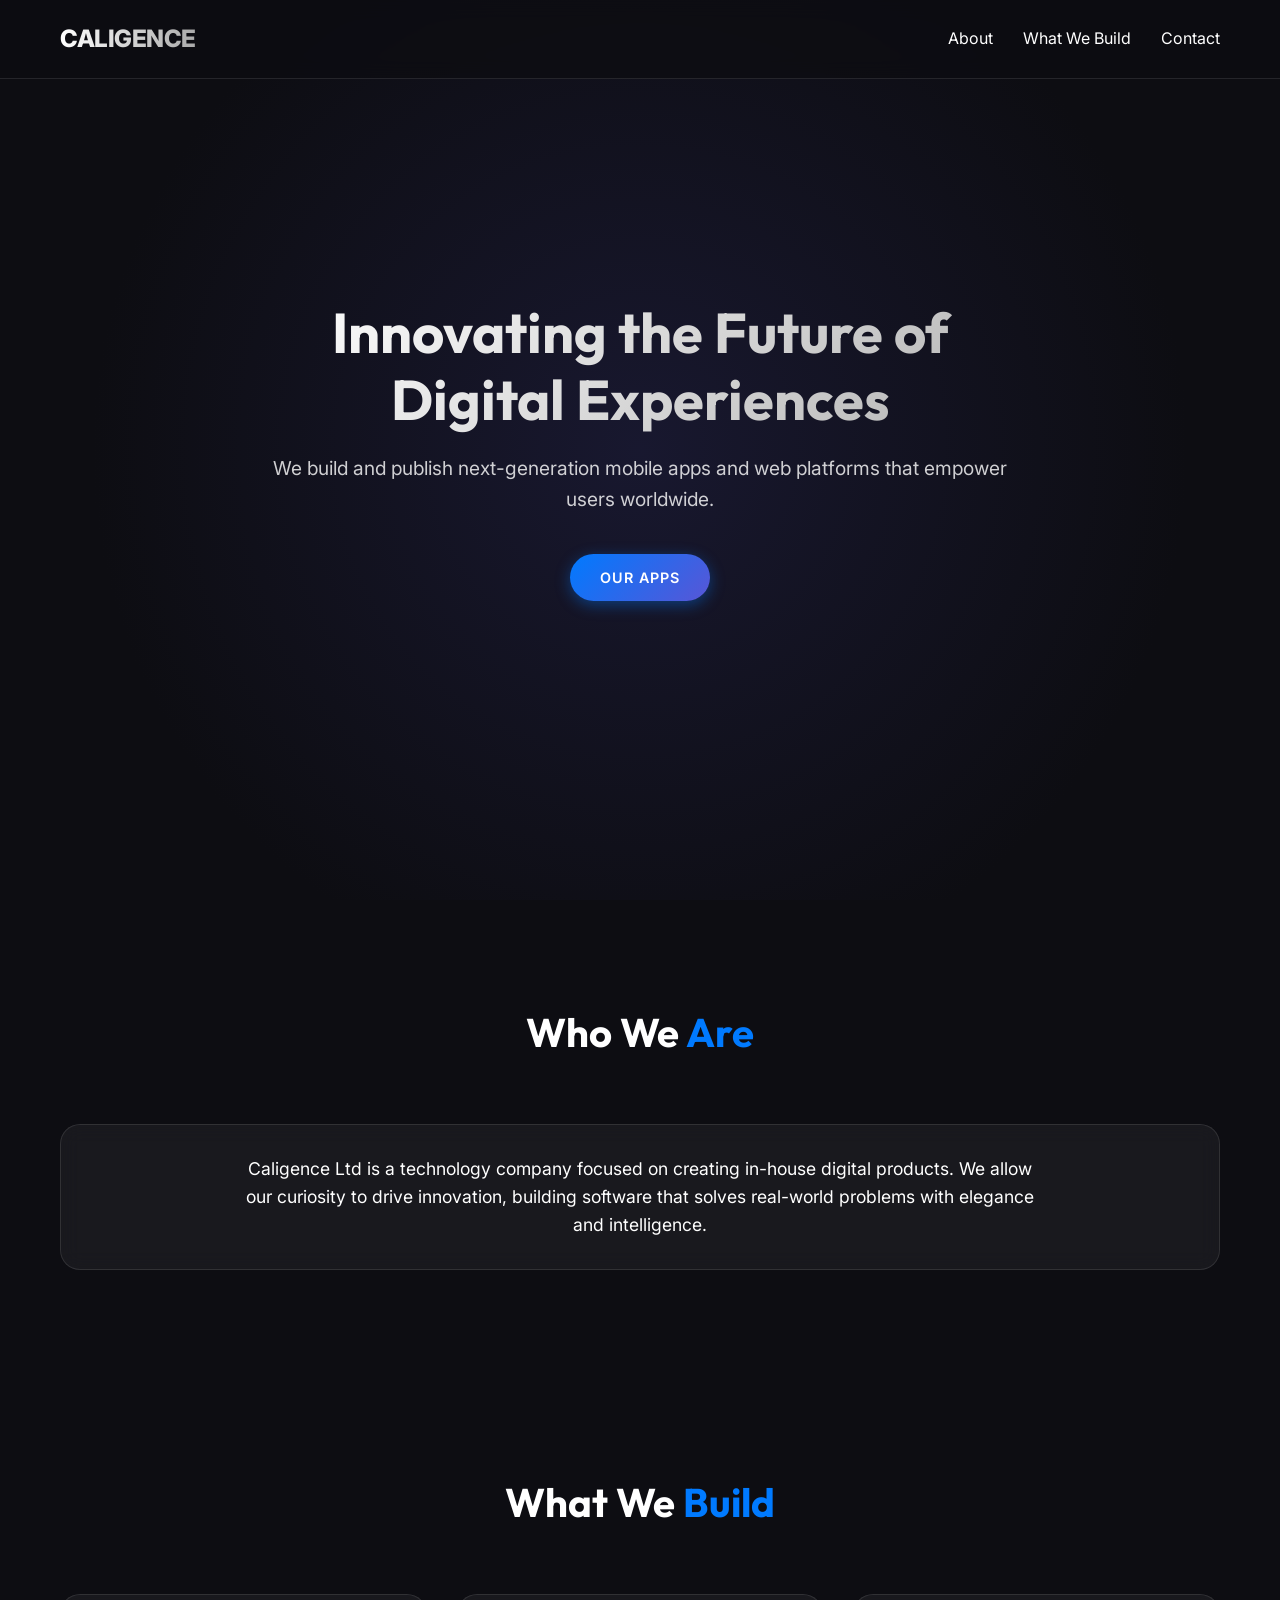
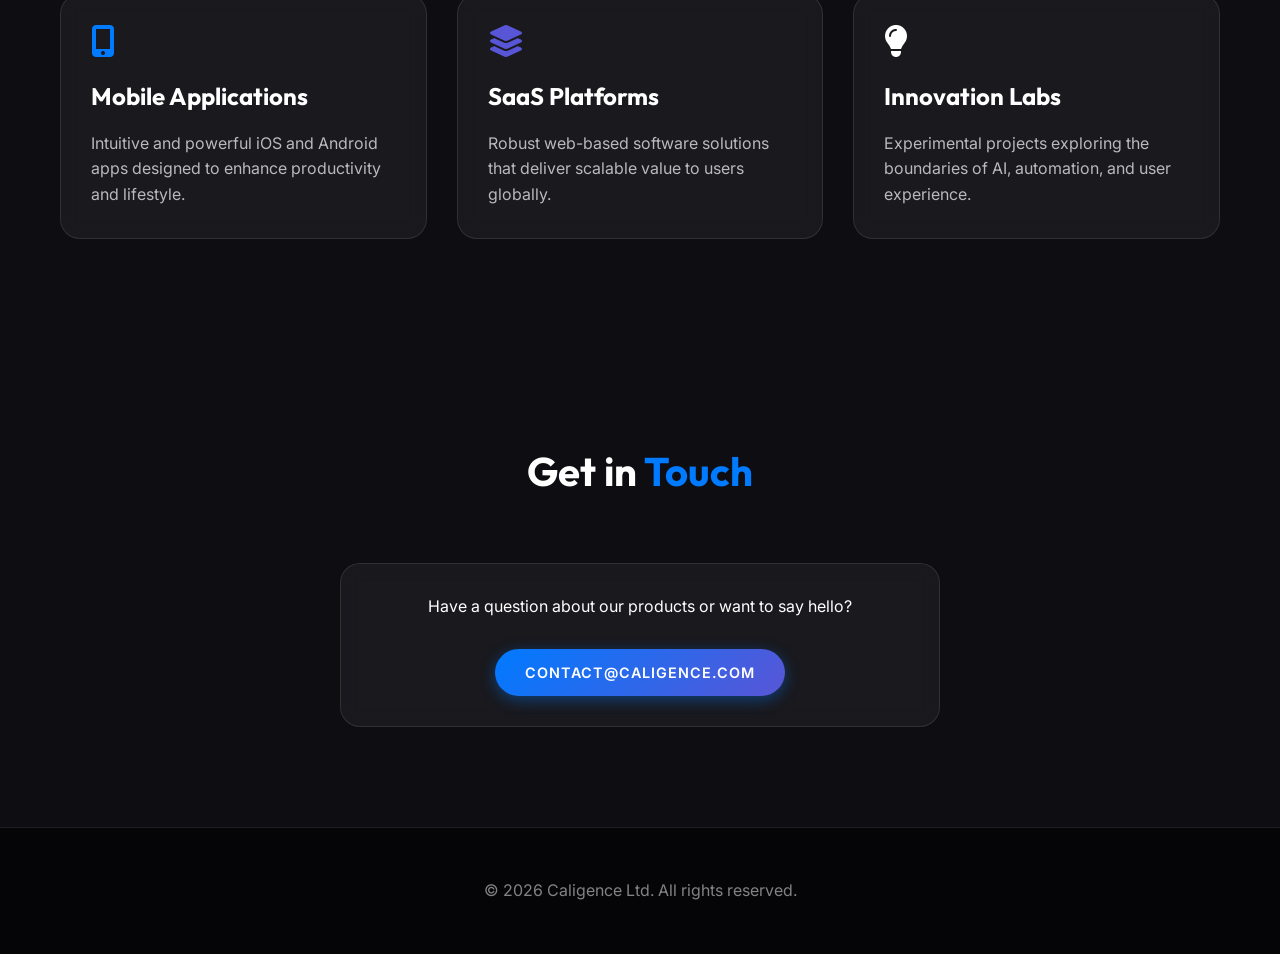
==== index.html @ c097c066 "Initial Commit" ====
<!DOCTYPE html>
<html lang="en">

<head>
    <meta charset="UTF-8">
    <meta name="viewport" content="width=device-width, initial-scale=1.0">
    <title>Caligence Ltd | Building the Future</title>
    <meta name="description"
        content="Caligence Ltd - Pioneering digital intelligence through innovative apps and web solutions.">
    <link rel="stylesheet" href="style.css">
    <link rel="preconnect" href="https://fonts.googleapis.com">
    <link rel="preconnect" href="https://fonts.gstatic.com" crossorigin>
    <link
        href="https://fonts.googleapis.com/css2?family=Inter:wght@300;400;600&family=Outfit:wght@500;700;800&display=swap"
        rel="stylesheet">
    <!-- FontAwesome for Icons -->
    <link rel="stylesheet" href="https://cdnjs.cloudflare.com/ajax/libs/font-awesome/6.4.0/css/all.min.css">
</head>

<body>
    <header>
        <div class="container">
            <nav>
                <a href="#" class="logo">CALIGENCE</a>
                <div class="nav-links">
                    <a href="#about">About</a>
                    <a href="#products">What We Build</a>
                    <a href="#contact">Contact</a>
                </div>
                <div class="mobile-menu-btn">
                    <i class="fas fa-bars"></i>
                </div>
            </nav>
        </div>
    </header>

    <section class="hero">
        <div class="hero-content fade-in">
            <h1>Innovating the Future of <br>Digital Experiences</h1>
            <p>We build and publish next-generation mobile apps and web platforms that empower users worldwide.</p>
            <a href="#products" class="btn btn-primary">Our Apps</a>
        </div>
    </section>

    <section id="about" class="about">
        <div class="container">
            <h2 class="section-title fade-in">Who We <span>Are</span></h2>
            <div class="glass-card fade-in">
                <p style="font-size: 1.1rem; text-align: center; max-width: 800px; margin: 0 auto;">
                    Caligence Ltd is a technology company focused on creating in-house digital products. We allow our
                    curiosity to drive innovation, building software that solves real-world problems with elegance and
                    intelligence.
                </p>
            </div>
        </div>
    </section>

    <section id="products" class="services">
        <div class="container">
            <h2 class="section-title fade-in">What We <span>Build</span></h2>
            <div class="services-grid">
                <div class="glass-card service-item fade-in">
                    <i class="fas fa-mobile-alt"
                        style="font-size: 2rem; color: var(--accent-primary); margin-bottom: 20px;"></i>
                    <h3>Mobile Applications</h3>
                    <p>Intuitive and powerful iOS and Android apps designed to enhance productivity and lifestyle.</p>
                </div>
                <div class="glass-card service-item fade-in">
                    <i class="fas fa-layer-group"
                        style="font-size: 2rem; color: var(--accent-secondary); margin-bottom: 20px;"></i>
                    <h3>SaaS Platforms</h3>
                    <p>Robust web-based software solutions that deliver scalable value to users globally.</p>
                </div>
                <div class="glass-card service-item fade-in">
                    <i class="fas fa-lightbulb" style="font-size: 2rem; color: #fff; margin-bottom: 20px;"></i>
                    <h3>Innovation Labs</h3>
                    <p>Experimental projects exploring the boundaries of AI, automation, and user experience.</p>
                </div>
            </div>
        </div>
    </section>

    <section id="contact" class="contact">
        <div class="container">
            <h2 class="section-title fade-in">Get in <span>Touch</span></h2>
            <div class="glass-card fade-in" style="max-width: 600px; margin: 0 auto; text-align: center;">
                <p style="margin-bottom: 30px;">Have a question about our products or want to say hello?</p>
                <a href="mailto:contact@caligence.com" class="btn btn-primary">contact@caligence.com</a>
            </div>
        </div>
    </section>

    <footer>
        <div class="container footer-content">
            <p>&copy; 2026 Caligence Ltd. All rights reserved.</p>
        </div>
    </footer>

    <script src="script.js"></script>
</body>

</html>
---- style.css ----
/* Caligence Ltd - Modern Dark Theme */
:root {
    --bg-color: #0d0d12;
    --text-color: #ffffff;
    --accent-primary: #007AFF;
    --accent-secondary: #5856D6;
    --glass-bg: rgba(255, 255, 255, 0.05);
    --glass-border: rgba(255, 255, 255, 0.1);
    --font-heading: 'Outfit', sans-serif;
    --font-body: 'Inter', sans-serif;
    --transition-speed: 0.3s;
}

* {
    margin: 0;
    padding: 0;
    box-sizing: border-box;
}

body {
    font-family: var(--font-body);
    background-color: var(--bg-color);
    color: var(--text-color);
    line-height: 1.6;
    overflow-x: hidden;
}

h1,
h2,
h3,
h4,
h5,
h6 {
    font-family: var(--font-heading);
    font-weight: 700;
}

a {
    text-decoration: none;
    color: inherit;
    transition: color var(--transition-speed);
}

ul {
    list-style: none;
}

/* Utilities */
.container {
    max-width: 1200px;
    margin: 0 auto;
    padding: 0 20px;
}

.btn {
    display: inline-block;
    padding: 12px 30px;
    border-radius: 30px;
    font-weight: 600;
    text-transform: uppercase;
    font-size: 0.9rem;
    letter-spacing: 1px;
    cursor: pointer;
    transition: all var(--transition-speed);
}

.btn-primary {
    background: linear-gradient(135deg, var(--accent-primary), var(--accent-secondary));
    color: white;
    border: none;
    box-shadow: 0 4px 15px rgba(0, 122, 255, 0.4);
}

.btn-primary:hover {
    transform: translateY(-2px);
    box-shadow: 0 6px 20px rgba(0, 122, 255, 0.6);
}

/* Header */
header {
    position: fixed;
    top: 0;
    width: 100%;
    z-index: 1000;
    padding: 20px 0;
    background: rgba(13, 13, 18, 0.8);
    backdrop-filter: blur(10px);
    -webkit-backdrop-filter: blur(10px);
    border-bottom: 1px solid var(--glass-border);
}

nav {
    display: flex;
    justify-content: space-between;
    align-items: center;
}

.logo {
    font-size: 1.5rem;
    font-weight: 800;
    letter-spacing: -0.5px;
    background: linear-gradient(to right, #fff, #aaa);
    -webkit-background-clip: text;
    background-clip: text;
    -webkit-text-fill-color: transparent;
}

.nav-links {
    display: flex;
    gap: 30px;
}

.nav-links a:hover {
    color: var(--accent-primary);
}

.mobile-menu-btn {
    display: none;
    font-size: 1.5rem;
    cursor: pointer;
}

/* Hero Section */
.hero {
    height: 100vh;
    display: flex;
    align-items: center;
    justify-content: center;
    text-align: center;
    position: relative;
    overflow: hidden;
    /* Fallback gradient if image fails or while loading */
    background: radial-gradient(circle at center, rgba(88, 86, 214, 0.15) 0%, rgba(13, 13, 18, 1) 70%);
}

.hero-content {
    position: relative;
    z-index: 2;
    max-width: 800px;
    padding: 0 20px;
}

.hero h1 {
    font-size: 3.5rem;
    margin-bottom: 20px;
    line-height: 1.2;
    background: linear-gradient(135deg, #fff 0%, #b3b3b3 100%);
    -webkit-background-clip: text;
    background-clip: text;
    -webkit-text-fill-color: transparent;
}

.hero p {
    font-size: 1.2rem;
    color: rgba(255, 255, 255, 0.8);
    margin-bottom: 40px;
}

/* Glassmorphism Elements */
.glass-card {
    background: var(--glass-bg);
    border: 1px solid var(--glass-border);
    backdrop-filter: blur(10px);
    -webkit-backdrop-filter: blur(10px);
    border-radius: 20px;
    padding: 30px;
    transition: transform var(--transition-speed);
}

.glass-card:hover {
    transform: translateY(-5px);
    background: rgba(255, 255, 255, 0.08);
}

/* Sections General */
section {
    padding: 100px 0;
}

.section-title {
    font-size: 2.5rem;
    text-align: center;
    margin-bottom: 60px;
}

.section-title span {
    color: var(--accent-primary);
}

/* Services */
.services-grid {
    display: grid;
    grid-template-columns: repeat(auto-fit, minmax(300px, 1fr));
    gap: 30px;
}

.service-item h3 {
    margin-bottom: 15px;
    font-size: 1.5rem;
}

.service-item p {
    color: rgba(255, 255, 255, 0.7);
}

/* Footer */
footer {
    background: #050508;
    padding: 50px 0;
    text-align: center;
    border-top: 1px solid var(--glass-border);
}

.footer-content p {
    color: rgba(255, 255, 255, 0.5);
}

/* Animations */
.fade-in {
    opacity: 0;
    transform: translateY(20px);
    transition: opacity 0.6s ease-out, transform 0.6s ease-out;
}

.fade-in.visible {
    opacity: 1;
    transform: translateY(0);
}

/* Responsive */
@media (max-width: 768px) {
    .nav-links {
        display: none;
        /* Add JS toggle logic later */
        position: absolute;
        top: 70px;
        left: 0;
        width: 100%;
        background: rgba(13, 13, 18, 0.95);
        flex-direction: column;
        padding: 20px;
        text-align: center;
    }

    .nav-links.active {
        display: flex;
    }

    .mobile-menu-btn {
        display: block;
    }

    .hero h1 {
        font-size: 2.5rem;
    }
}
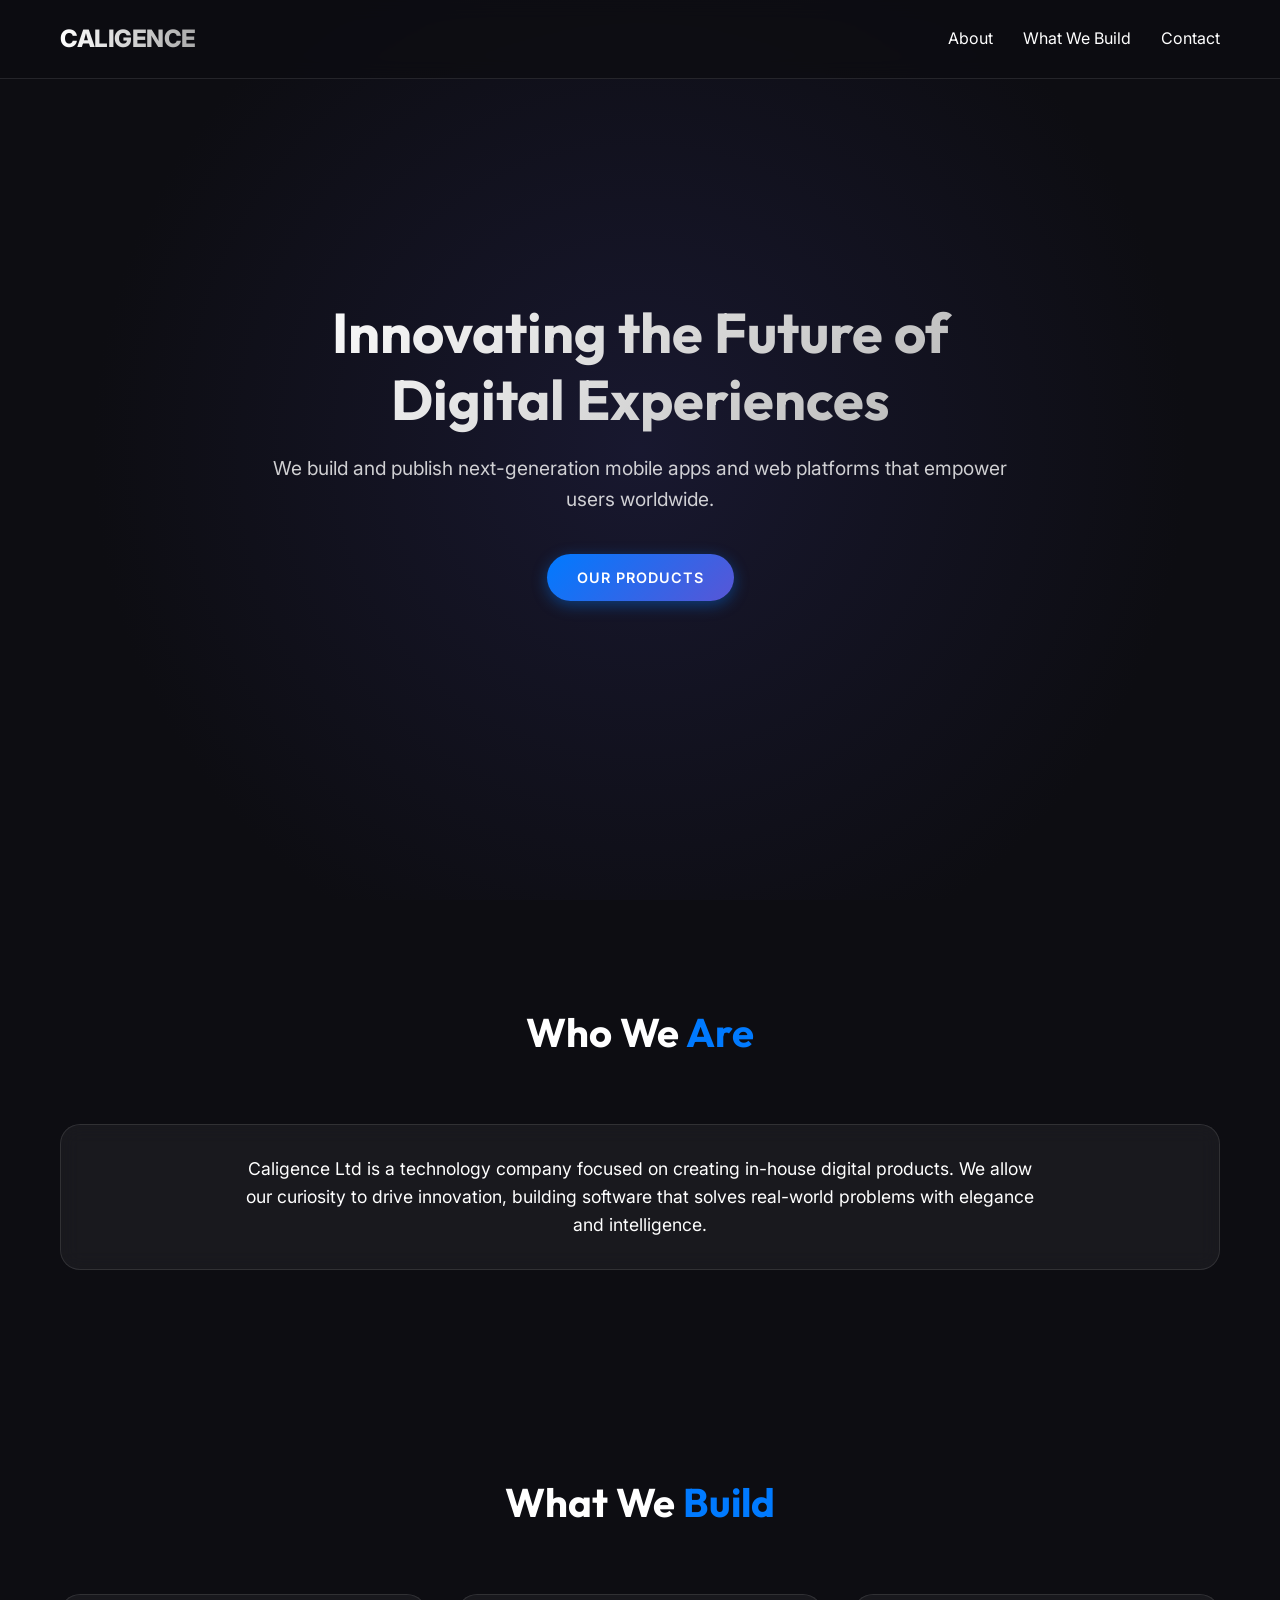
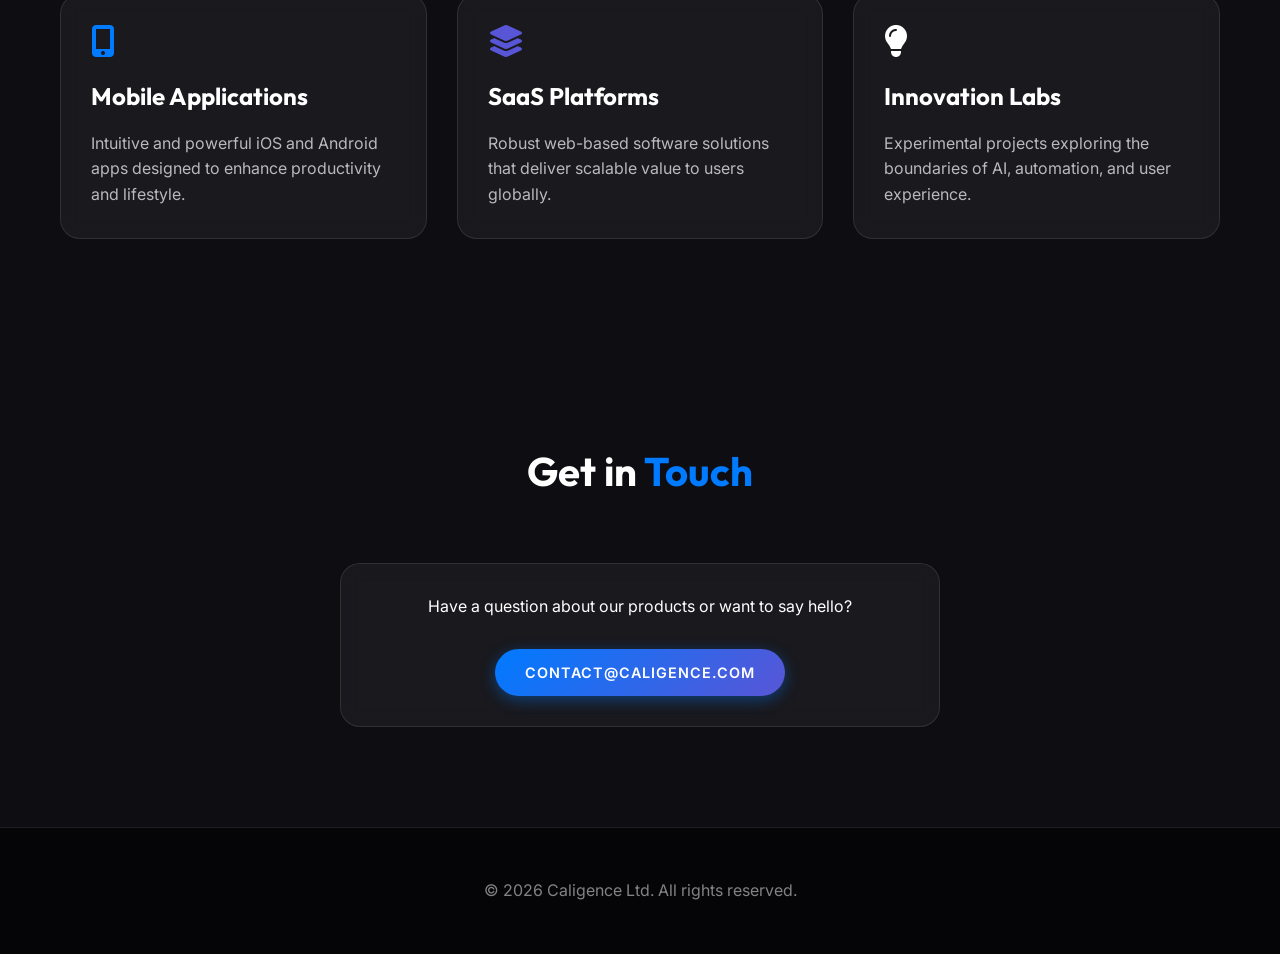
==== commit 0c52496f: "Update index.html" ====
--- a/index.html
+++ b/index.html
@@ -38,7 +38,7 @@
         <div class="hero-content fade-in">
             <h1>Innovating the Future of <br>Digital Experiences</h1>
             <p>We build and publish next-generation mobile apps and web platforms that empower users worldwide.</p>
-            <a href="#products" class="btn btn-primary">Our Apps</a>
+            <a href="#products" class="btn btn-primary">Our Products</a>
         </div>
     </section>
 
@@ -99,4 +99,4 @@
     <script src="script.js"></script>
 </body>
 
-</html>+</html>
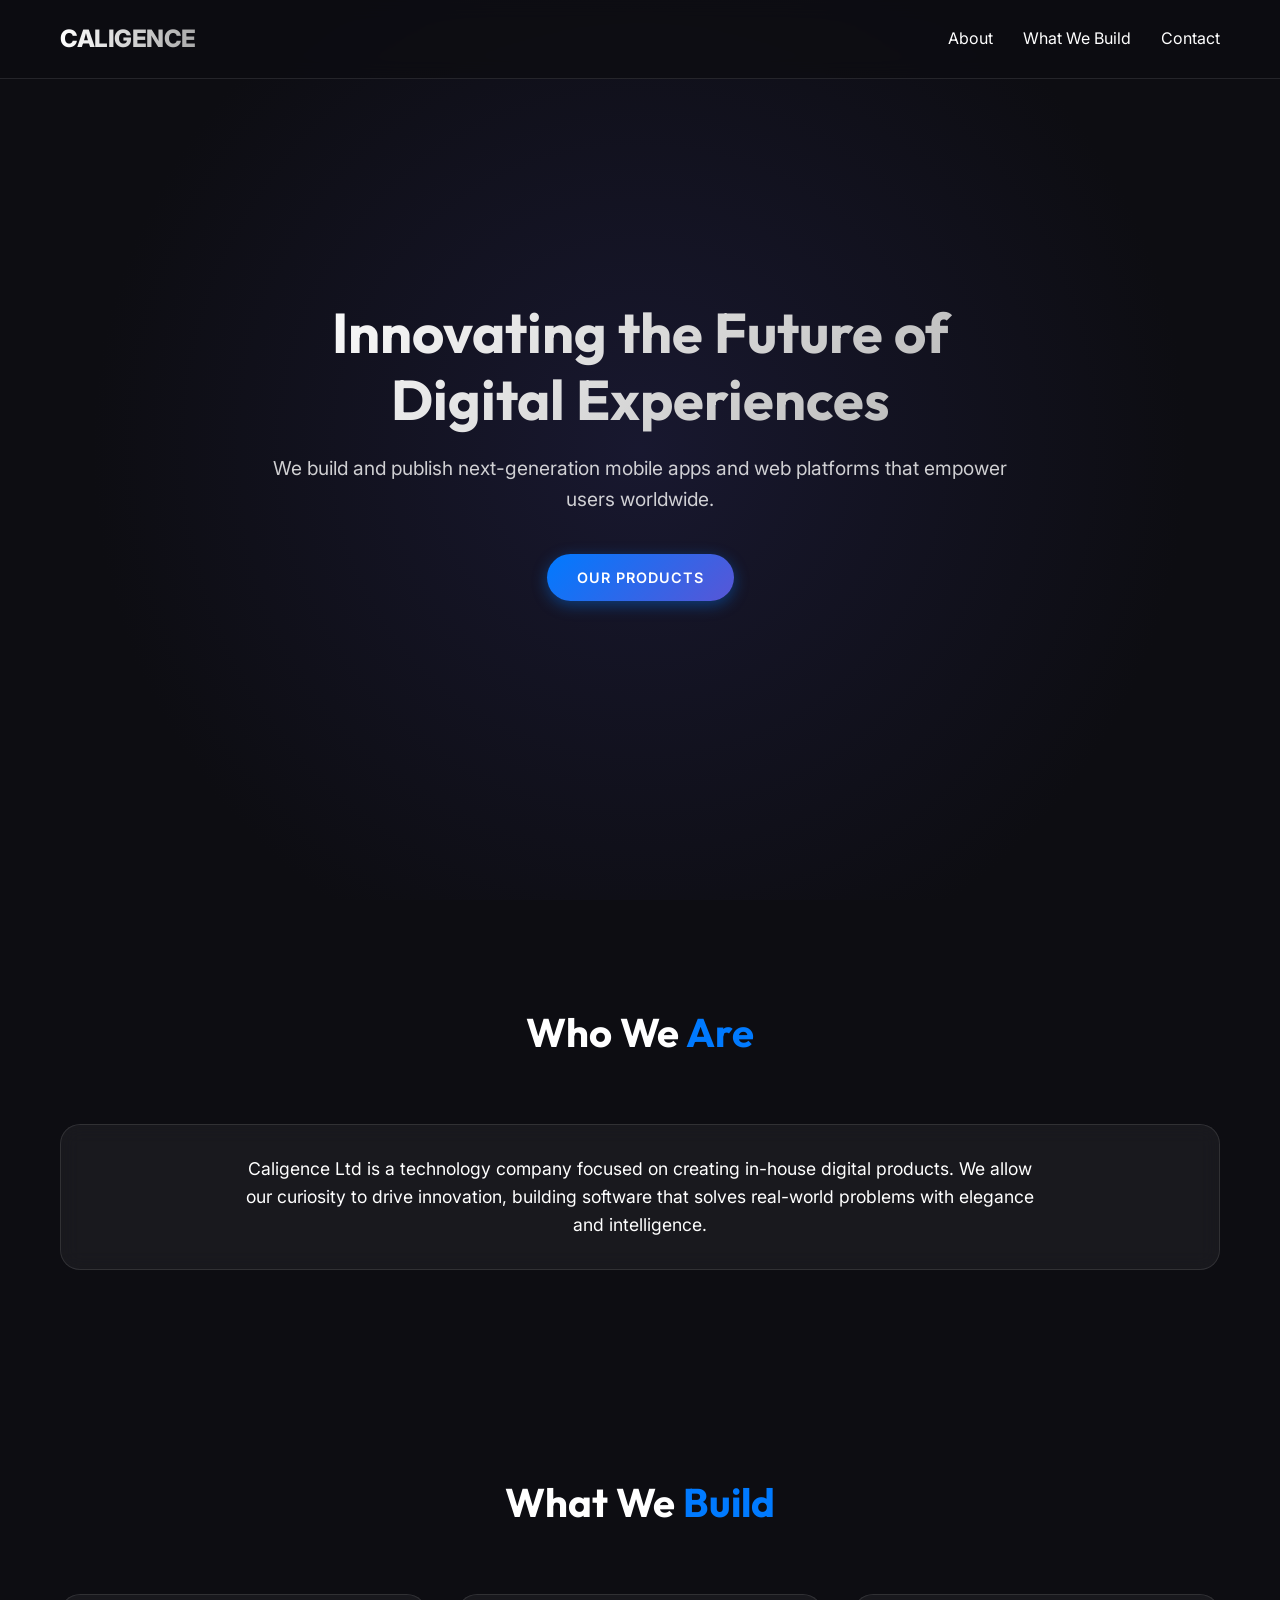
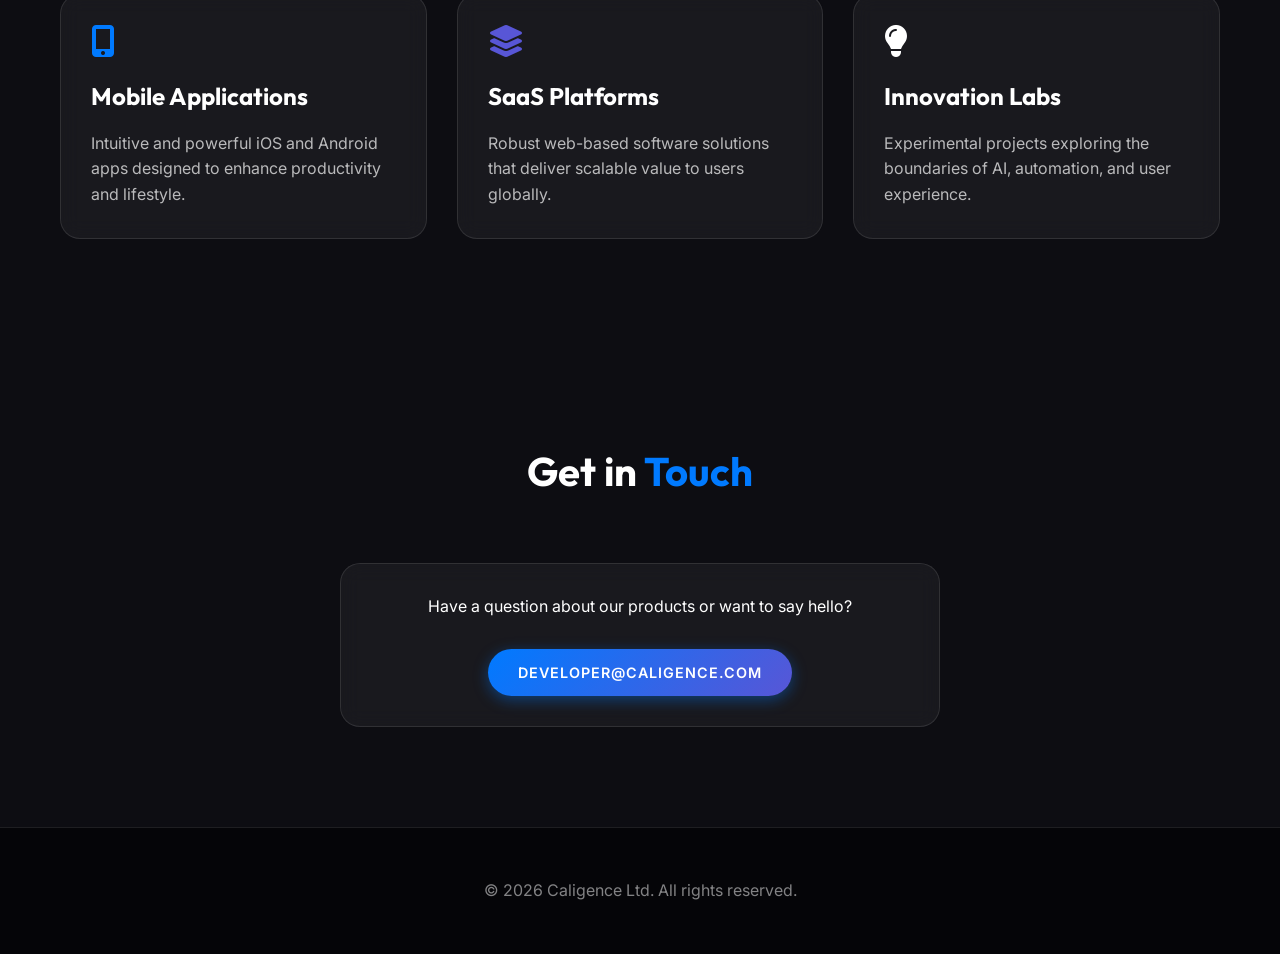
==== commit 8a451060: "Update index.html" ====
--- a/index.html
+++ b/index.html
@@ -85,7 +85,7 @@
             <h2 class="section-title fade-in">Get in <span>Touch</span></h2>
             <div class="glass-card fade-in" style="max-width: 600px; margin: 0 auto; text-align: center;">
                 <p style="margin-bottom: 30px;">Have a question about our products or want to say hello?</p>
-                <a href="mailto:contact@caligence.com" class="btn btn-primary">contact@caligence.com</a>
+                <a href="mailto:contact@caligence.com" class="btn btn-primary">developer@caligence.com</a>
             </div>
         </div>
     </section>
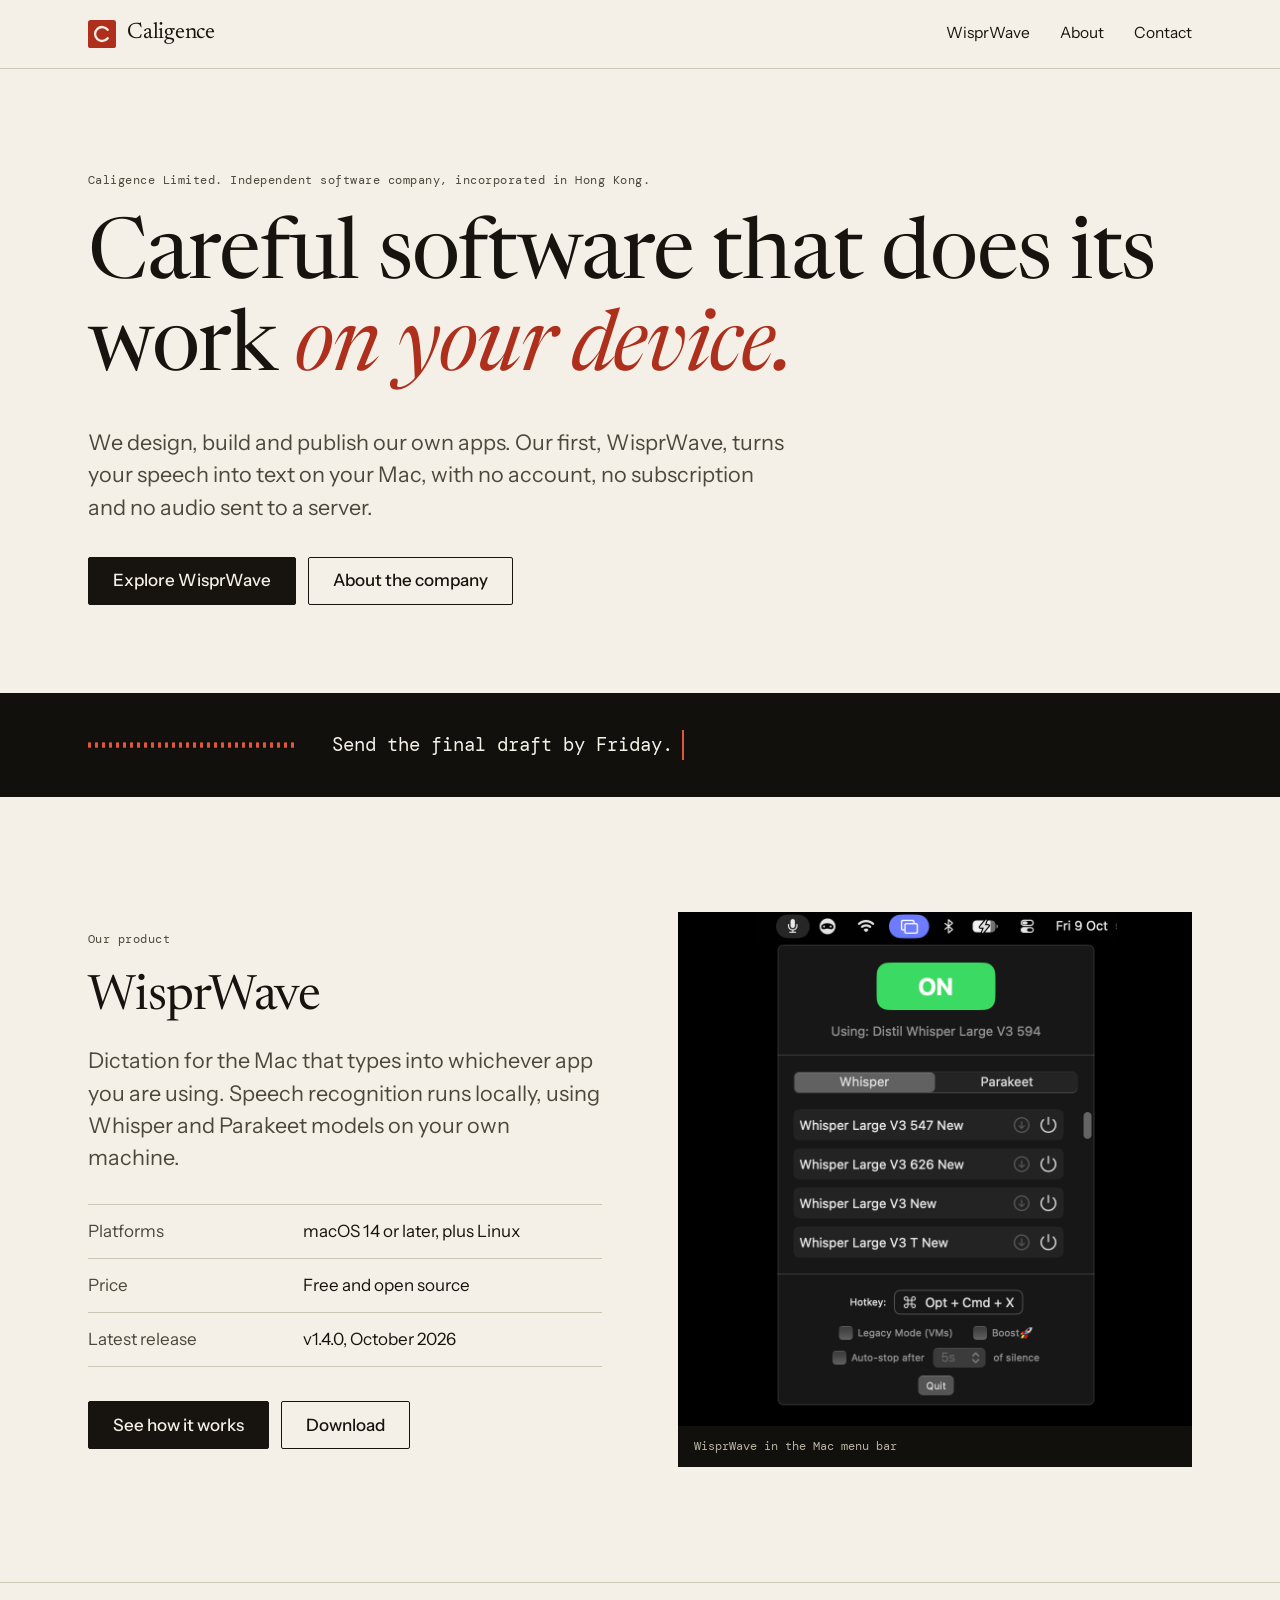
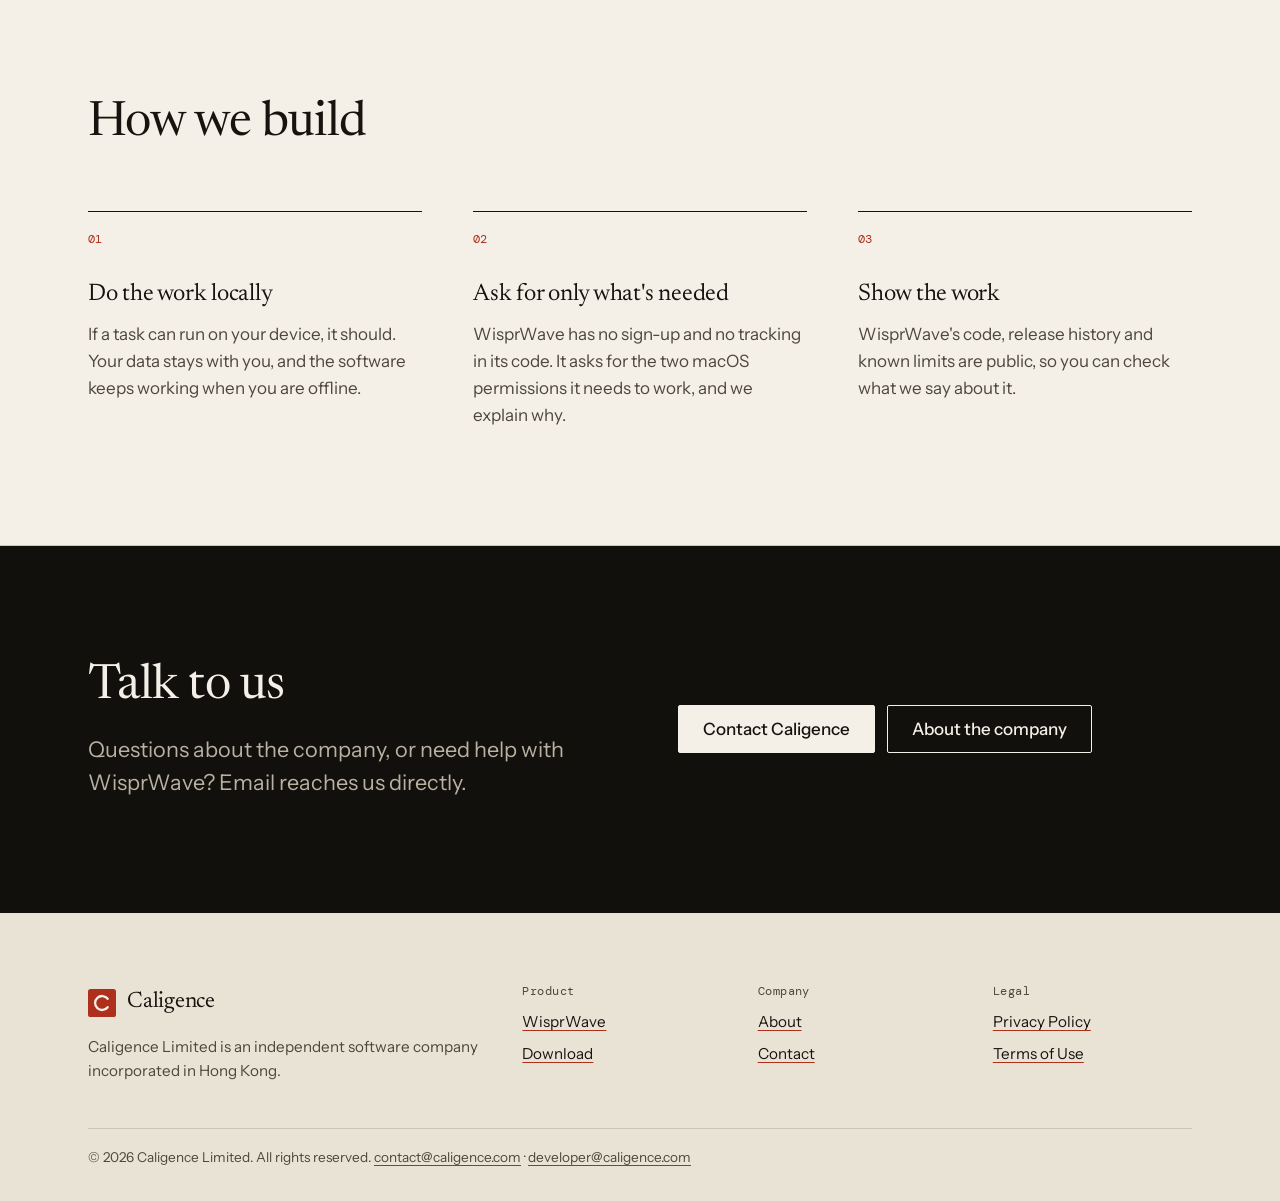
==== commit d921bfad: "Rebuild site as multi-page company website with WisprWave Replace the single placeholder page with H" ====
--- a/index.html
+++ b/index.html
@@ -3,96 +3,150 @@
 
 <head>
     <meta charset="UTF-8">
-    <meta name="viewport" content="width=device-width, initial-scale=1.0">
-    <title>Caligence Ltd | Building the Future</title>
-    <meta name="description"
-        content="Caligence Ltd - Pioneering digital intelligence through innovative apps and web solutions.">
-    <link rel="stylesheet" href="style.css">
+    <meta name="viewport" content="width=device-width, initial-scale=1">
+    <title>Caligence Limited | Careful software that works on your device</title>
+    <meta name="description" content="Caligence Limited is an independent software company incorporated in Hong Kong and the maker of WisprWave, private on-device dictation for Mac.">
+    <link rel="canonical" href="https://caligence.com/">
+    <meta property="og:title" content="Caligence Limited | Careful software that works on your device">
+    <meta property="og:description" content="Caligence Limited is an independent software company incorporated in Hong Kong and the maker of WisprWave, private on-device dictation for Mac.">
+    <meta property="og:type" content="website">
+    <meta property="og:url" content="https://caligence.com/">
+    <link rel="icon" href="favicon.svg" type="image/svg+xml">
     <link rel="preconnect" href="https://fonts.googleapis.com">
     <link rel="preconnect" href="https://fonts.gstatic.com" crossorigin>
-    <link
-        href="https://fonts.googleapis.com/css2?family=Inter:wght@300;400;600&family=Outfit:wght@500;700;800&display=swap"
-        rel="stylesheet">
-    <!-- FontAwesome for Icons -->
-    <link rel="stylesheet" href="https://cdnjs.cloudflare.com/ajax/libs/font-awesome/6.4.0/css/all.min.css">
+    <link href="https://fonts.googleapis.com/css2?family=DM+Mono&family=Instrument+Sans:wght@400;500;600&family=Newsreader:ital,opsz,wght@0,6..72,400;1,6..72,400&display=swap" rel="stylesheet">
+    <link rel="stylesheet" href="style.css">
+    <script type="application/ld+json">{"@context":"https://schema.org","@type":"Organization","name":"Caligence Limited","url":"https://caligence.com/","email":"contact@caligence.com","address":{"@type":"PostalAddress","addressCountry":"HK"}}</script>
 </head>
 
 <body>
-    <header>
-        <div class="container">
-            <nav>
-                <a href="#" class="logo">CALIGENCE</a>
-                <div class="nav-links">
-                    <a href="#about">About</a>
-                    <a href="#products">What We Build</a>
-                    <a href="#contact">Contact</a>
-                </div>
-                <div class="mobile-menu-btn">
-                    <i class="fas fa-bars"></i>
-                </div>
+    <a class="skip" href="#main">Skip to content</a>
+    <header class="site-header">
+        <div class="wrap">
+            <a class="brand" href="./" aria-label="Caligence home"><svg class="seal" viewBox="0 0 32 32" aria-hidden="true"><rect width="32" height="32" rx="3" fill="#ad2f1c"/><path d="M22.5 11.2A8 8 0 1 0 22.5 20.8" fill="none" stroke="#f4f0e7" stroke-width="2.6" stroke-linecap="round"/></svg><span>Caligence</span></a>
+            <button class="nav-toggle" type="button" aria-label="Menu" aria-expanded="false" aria-controls="site-nav">
+                <svg width="24" height="24" viewBox="0 0 24 24" fill="none" stroke="currentColor" stroke-width="1.6" aria-hidden="true"><path d="M3 8h18M3 16h18"/></svg>
+            </button>
+            <nav class="site-nav" id="site-nav" aria-label="Main">
+                <a href="wisprwave/">WisprWave</a>
+                <a href="about/">About</a>
+                <a href="contact/">Contact</a>
             </nav>
         </div>
     </header>
 
-    <section class="hero">
-        <div class="hero-content fade-in">
-            <h1>Innovating the Future of <br>Digital Experiences</h1>
-            <p>We build and publish next-generation mobile apps and web platforms that empower users worldwide.</p>
-            <a href="#products" class="btn btn-primary">Our Products</a>
-        </div>
-    </section>
+    <main id="main">
+        <section class="hero">
+            <div class="wrap">
+                <p class="eyebrow">Caligence Limited. Independent software company, incorporated in Hong Kong.</p>
+                <h1>Careful software that does its work <em>on your device.</em></h1>
+                <p class="lead">We design, build and publish our own apps. Our first, WisprWave, turns your speech into text on your Mac, with no account, no subscription and no audio sent to a server.</p>
+                <div class="actions">
+                    <a class="btn btn-solid" href="wisprwave/">Explore WisprWave</a>
+                    <a class="btn btn-line" href="about/">About the company</a>
+                </div>
+            </div>
+        </section>
 
-    <section id="about" class="about">
-        <div class="container">
-            <h2 class="section-title fade-in">Who We <span>Are</span></h2>
-            <div class="glass-card fade-in">
-                <p style="font-size: 1.1rem; text-align: center; max-width: 800px; margin: 0 auto;">
-                    Caligence Ltd is a technology company focused on creating in-house digital products. We allow our
-                    curiosity to drive innovation, building software that solves real-world problems with elegance and
-                    intelligence.
-                </p>
+        <div class="ribbon" aria-hidden="true">
+            <div class="wrap">
+                <div class="bars"><i style="--n:0"></i><i style="--n:7"></i><i style="--n:14"></i><i style="--n:21"></i><i style="--n:5"></i><i style="--n:12"></i><i style="--n:19"></i><i style="--n:3"></i><i style="--n:10"></i><i style="--n:17"></i><i style="--n:1"></i><i style="--n:8"></i><i style="--n:15"></i><i style="--n:22"></i><i style="--n:6"></i><i style="--n:13"></i><i style="--n:20"></i><i style="--n:4"></i><i style="--n:11"></i><i style="--n:18"></i><i style="--n:2"></i><i style="--n:9"></i><i style="--n:16"></i><i style="--n:0"></i><i style="--n:7"></i><i style="--n:14"></i><i style="--n:21"></i><i style="--n:5"></i><i style="--n:12"></i><i style="--n:19"></i></div>
+                <span class="typed">Send the final draft by Friday.</span>
             </div>
         </div>
-    </section>
 
-    <section id="products" class="services">
-        <div class="container">
-            <h2 class="section-title fade-in">What We <span>Build</span></h2>
-            <div class="services-grid">
-                <div class="glass-card service-item fade-in">
-                    <i class="fas fa-mobile-alt"
-                        style="font-size: 2rem; color: var(--accent-primary); margin-bottom: 20px;"></i>
-                    <h3>Mobile Applications</h3>
-                    <p>Intuitive and powerful iOS and Android apps designed to enhance productivity and lifestyle.</p>
+        <section class="section">
+            <div class="wrap feature">
+                <div>
+                    <p class="eyebrow">Our product</p>
+                    <h2>WisprWave</h2>
+                    <p class="lead" style="margin-top:20px">Dictation for the Mac that types into whichever app you are using. Speech recognition runs locally, using Whisper and Parakeet models on your own machine.</p>
+                    <dl class="facts">
+                        <div><dt>Platforms</dt><dd>macOS 14 or later, plus Linux</dd></div>
+                        <div><dt>Price</dt><dd>Free and open source</dd></div>
+                        <div><dt>Latest release</dt><dd>v1.4.0, October 2026</dd></div>
+                    </dl>
+                    <div class="actions">
+                        <a class="btn btn-solid" href="wisprwave/">See how it works</a>
+                        <a class="btn btn-line" href="https://github.com/panks/wispr-wave/releases/latest">Download</a>
+                    </div>
                 </div>
-                <div class="glass-card service-item fade-in">
-                    <i class="fas fa-layer-group"
-                        style="font-size: 2rem; color: var(--accent-secondary); margin-bottom: 20px;"></i>
-                    <h3>SaaS Platforms</h3>
-                    <p>Robust web-based software solutions that deliver scalable value to users globally.</p>
+                <figure class="shot">
+                    <img src="wisprwave/assets/menu-ss.png" width="1038" height="1038" loading="lazy" alt="The WisprWave menu bar panel, with an on and off switch, Whisper and Parakeet engine tabs, a model list, hotkey setting and mode options.">
+                    <figcaption>WisprWave in the Mac menu bar</figcaption>
+                </figure>
+            </div>
+        </section>
+
+        <section class="section">
+            <div class="wrap">
+                <div class="section-head">
+                    <h2>How we build</h2>
                 </div>
-                <div class="glass-card service-item fade-in">
-                    <i class="fas fa-lightbulb" style="font-size: 2rem; color: #fff; margin-bottom: 20px;"></i>
-                    <h3>Innovation Labs</h3>
-                    <p>Experimental projects exploring the boundaries of AI, automation, and user experience.</p>
+                <div class="columns">
+                    <div>
+                        <span class="num">01</span>
+                        <h3>Do the work locally</h3>
+                        <p>If a task can run on your device, it should. Your data stays with you, and the software keeps working when you are offline.</p>
+                    </div>
+                    <div>
+                        <span class="num">02</span>
+                        <h3>Ask for only what's needed</h3>
+                        <p>WisprWave has no sign-up and no tracking in its code. It asks for the two macOS permissions it needs to work, and we explain why.</p>
+                    </div>
+                    <div>
+                        <span class="num">03</span>
+                        <h3>Show the work</h3>
+                        <p>WisprWave's code, release history and known limits are public, so you can check what we say about it.</p>
+                    </div>
                 </div>
             </div>
-        </div>
-    </section>
+        </section>
 
-    <section id="contact" class="contact">
-        <div class="container">
-            <h2 class="section-title fade-in">Get in <span>Touch</span></h2>
-            <div class="glass-card fade-in" style="max-width: 600px; margin: 0 auto; text-align: center;">
-                <p style="margin-bottom: 30px;">Have a question about our products or want to say hello?</p>
-                <a href="mailto:contact@caligence.com" class="btn btn-primary">developer@caligence.com</a>
+        <section class="section band">
+            <div class="wrap feature">
+                <div>
+                    <h2>Talk to us</h2>
+                    <p class="lead" style="margin-top:20px">Questions about the company, or need help with WisprWave? Email reaches us directly.</p>
+                </div>
+                <div class="actions" style="margin-top:0">
+                    <a class="btn btn-solid" href="contact/">Contact Caligence</a>
+                    <a class="btn btn-line" href="about/">About the company</a>
+                </div>
             </div>
-        </div>
-    </section>
+        </section>
+    </main>
 
-    <footer>
-        <div class="container footer-content">
-            <p>&copy; 2026 Caligence Ltd. All rights reserved.</p>
+    <footer class="site-footer">
+        <div class="wrap">
+            <div class="footer-grid">
+                <div class="footer-about">
+                    <a class="brand" href="./"><svg class="seal" viewBox="0 0 32 32" aria-hidden="true"><rect width="32" height="32" rx="3" fill="#ad2f1c"/><path d="M22.5 11.2A8 8 0 1 0 22.5 20.8" fill="none" stroke="#f4f0e7" stroke-width="2.6" stroke-linecap="round"/></svg><span>Caligence</span></a>
+                    <p>Caligence Limited is an independent software company incorporated in Hong Kong.</p>
+                </div>
+                <div>
+                    <h2>Product</h2>
+                    <ul>
+                        <li><a href="wisprwave/">WisprWave</a></li>
+                        <li><a href="https://github.com/panks/wispr-wave/releases/latest">Download</a></li>
+                    </ul>
+                </div>
+                <div>
+                    <h2>Company</h2>
+                    <ul>
+                        <li><a href="about/">About</a></li>
+                        <li><a href="contact/">Contact</a></li>
+                    </ul>
+                </div>
+                <div>
+                    <h2>Legal</h2>
+                    <ul>
+                        <li><a href="privacy/">Privacy Policy</a></li>
+                        <li><a href="terms/">Terms of Use</a></li>
+                    </ul>
+                </div>
+            </div>
+            <p class="footer-legal">&copy; 2026 Caligence Limited. All rights reserved. <a href="mailto:contact@caligence.com">contact@caligence.com</a> &middot; <a href="mailto:developer@caligence.com">developer@caligence.com</a></p>
         </div>
     </footer>
 
--- a/style.css
+++ b/style.css
@@ -1,256 +1,867 @@
-/* Caligence Ltd - Modern Dark Theme */
+/* Caligence Limited: shared styles for every page, including WisprWave. */
 :root {
-    --bg-color: #0d0d12;
-    --text-color: #ffffff;
-    --accent-primary: #007AFF;
-    --accent-secondary: #5856D6;
-    --glass-bg: rgba(255, 255, 255, 0.05);
-    --glass-border: rgba(255, 255, 255, 0.1);
-    --font-heading: 'Outfit', sans-serif;
-    --font-body: 'Inter', sans-serif;
-    --transition-speed: 0.3s;
-}
-
-* {
+    color-scheme: light;
+    --paper: #f4f0e7;
+    --paper-deep: #e9e3d6;
+    --ink: #17140f;
+    --ink-soft: #4d473c;
+    --rule: #cdc5b3;
+    --seal: #ad2f1c;
+    --night: #12100c;
+    --night-soft: #b9b2a3;
+    --font-display: 'Newsreader', Georgia, serif;
+    --font-body: 'Instrument Sans', 'Helvetica Neue', Arial, sans-serif;
+    --font-mono: 'DM Mono', ui-monospace, Menlo, monospace;
+    --gutter: clamp(20px, 4vw, 48px);
+}
+
+*,
+*::before,
+*::after {
+    box-sizing: border-box;
+}
+
+html {
+    scroll-behavior: smooth;
+    scroll-padding-top: 90px;
+    -webkit-text-size-adjust: 100%;
+}
+
+body {
+    margin: 0;
+    background: var(--paper);
+    color: var(--ink);
+    font-family: var(--font-body);
+    font-size: 1.0625rem;
+    line-height: 1.6;
+    overflow-wrap: break-word;
+}
+
+img {
+    display: block;
+    max-width: 100%;
+    height: auto;
+}
+
+a {
+    color: inherit;
+    text-decoration-color: var(--seal);
+    text-decoration-thickness: 1px;
+    text-underline-offset: 3px;
+}
+
+a:hover {
+    color: var(--seal);
+}
+
+:focus-visible {
+    outline: 2px solid var(--seal);
+    outline-offset: 3px;
+}
+
+h1,
+h2,
+h3 {
+    margin: 0;
+    font-family: var(--font-display);
+    font-weight: 400;
+    letter-spacing: -0.015em;
+    line-height: 1.08;
+}
+
+h1 {
+    font-size: clamp(2.7rem, 6.6vw, 5.4rem);
+}
+
+h1 em,
+h2 em {
+    color: var(--seal);
+}
+
+h2 {
+    font-size: clamp(2rem, 3.8vw, 3.1rem);
+}
+
+h3 {
+    font-size: 1.5rem;
+    line-height: 1.2;
+    letter-spacing: -0.01em;
+}
+
+p {
+    margin: 0 0 1em;
+}
+
+p:last-child {
+    margin-bottom: 0;
+}
+
+code,
+kbd {
+    font-family: var(--font-mono);
+    font-size: 0.88em;
+}
+
+kbd {
+    padding: 0.1em 0.45em;
+    border: 1px solid var(--rule);
+    border-radius: 4px;
+    background: var(--paper-deep);
+}
+
+.wrap {
+    width: 100%;
+    max-width: 1200px;
+    margin: 0 auto;
+    padding: 0 var(--gutter);
+}
+
+.skip {
+    position: absolute;
+    left: -999px;
+    top: 8px;
+    z-index: 100;
+    padding: 8px 14px;
+    background: var(--ink);
+    color: var(--paper);
+}
+
+.skip:focus {
+    left: 8px;
+}
+
+.eyebrow {
+    margin: 0 0 22px;
+    font-family: var(--font-mono);
+    font-size: 0.78rem;
+    letter-spacing: 0.04em;
+    color: var(--ink-soft);
+}
+
+.lead {
+    max-width: 44rem;
+    font-size: clamp(1.15rem, 1.8vw, 1.35rem);
+    line-height: 1.5;
+    color: var(--ink-soft);
+}
+
+.muted {
+    color: var(--ink-soft);
+}
+
+.small {
+    font-size: 0.92rem;
+}
+
+/* Header */
+.site-header {
+    position: sticky;
+    top: 0;
+    z-index: 50;
+    background: var(--paper);
+    border-bottom: 1px solid var(--rule);
+}
+
+.site-header .wrap {
+    display: flex;
+    align-items: center;
+    justify-content: space-between;
+    min-height: 68px;
+}
+
+.brand {
+    display: inline-flex;
+    align-items: center;
+    gap: 11px;
+    font-family: var(--font-display);
+    font-size: 1.4rem;
+    letter-spacing: -0.01em;
+    text-decoration: none;
+}
+
+.brand:hover {
+    color: inherit;
+}
+
+.seal {
+    display: block;
+    width: 28px;
+    height: 28px;
+    flex: none;
+}
+
+.site-nav {
+    display: flex;
+    gap: 30px;
+}
+
+.site-nav a {
+    font-size: 0.97rem;
+    text-decoration: none;
+    padding: 6px 0;
+    border-bottom: 1px solid transparent;
+}
+
+.site-nav a[aria-current="page"] {
+    border-bottom-color: var(--seal);
+}
+
+.nav-toggle {
+    display: none;
+    width: 44px;
+    height: 44px;
+    margin-right: -10px;
+    padding: 0;
+    border: 0;
+    background: none;
+    color: inherit;
+    cursor: pointer;
+}
+
+.nav-toggle svg {
+    display: block;
+    margin: auto;
+}
+
+/* Buttons */
+.actions {
+    display: flex;
+    flex-wrap: wrap;
+    gap: 12px;
+    margin-top: 34px;
+}
+
+.btn {
+    display: inline-flex;
+    align-items: center;
+    justify-content: center;
+    min-height: 48px;
+    padding: 0 24px;
+    border: 1px solid var(--ink);
+    border-radius: 2px;
+    font-weight: 500;
+    text-decoration: none;
+    transition: background-color 0.18s ease, color 0.18s ease, border-color 0.18s ease;
+}
+
+.btn-solid {
+    background: var(--ink);
+    color: var(--paper);
+}
+
+.btn-solid:hover {
+    background: var(--seal);
+    border-color: var(--seal);
+    color: #fff;
+}
+
+.btn-line:hover {
+    background: var(--ink);
+    color: var(--paper);
+}
+
+/* Sections */
+.section {
+    padding: clamp(64px, 9vw, 120px) 0;
+}
+
+.section + .section {
+    border-top: 1px solid var(--rule);
+}
+
+.page-head {
+    padding: clamp(56px, 8vw, 104px) 0 clamp(48px, 6vw, 72px);
+    border-bottom: 1px solid var(--rule);
+}
+
+.page-head .lead {
+    margin-top: 26px;
+    margin-bottom: 0;
+}
+
+.section-head {
+    max-width: 46rem;
+    margin-bottom: clamp(36px, 5vw, 60px);
+}
+
+.section-head p {
+    margin-top: 18px;
+    color: var(--ink-soft);
+}
+
+.split {
+    display: grid;
+    grid-template-columns: minmax(0, 5fr) minmax(0, 7fr);
+    gap: clamp(32px, 6vw, 88px);
+    align-items: start;
+}
+
+.split > h2 {
+    position: sticky;
+    top: 100px;
+}
+
+/* Home hero */
+.hero {
+    padding: clamp(56px, 8vw, 104px) 0 clamp(52px, 7vw, 88px);
+}
+
+.hero h1 {
+    max-width: 15em;
+}
+
+.hero .lead {
+    margin: 30px 0 0;
+}
+
+/* The voice-to-text ribbon */
+.ribbon {
+    background: var(--night);
+    color: var(--paper);
+}
+
+.ribbon .wrap {
+    display: flex;
+    align-items: center;
+    gap: clamp(20px, 3vw, 40px);
+    min-height: 104px;
+    padding-top: 20px;
+    padding-bottom: 20px;
+}
+
+.bars {
+    display: flex;
+    align-items: center;
+    gap: 4px;
+    height: 44px;
+    flex: none;
+}
+
+.bars i {
+    display: block;
+    width: 3px;
+    height: 100%;
+    border-radius: 2px;
+    background: #e2543c;
+    transform: scaleY(0.12);
+    animation: voice 9s ease-in-out infinite;
+    animation-delay: calc(var(--n) * -37ms);
+}
+
+.typed {
+    display: inline-block;
+    max-width: 100%;
+    font-family: var(--font-mono);
+    font-size: clamp(0.92rem, 1.7vw, 1.2rem);
+    white-space: nowrap;
+    overflow: hidden;
+    width: 32ch;
+    border-right: 2px solid #e2543c;
+    animation: type 9s steps(32) infinite;
+}
+
+@keyframes voice {
+    0%, 38%, 100% { transform: scaleY(0.12); }
+    4%  { transform: scaleY(0.75); }
+    9%  { transform: scaleY(0.3); }
+    14% { transform: scaleY(1); }
+    20% { transform: scaleY(0.45); }
+    26% { transform: scaleY(0.85); }
+    32% { transform: scaleY(0.35); }
+}
+
+@keyframes type {
+    0%, 36% { width: 0; }
+    54%, 94% { width: 32ch; }
+    100% { width: 0; }
+}
+
+/* Product feature */
+.feature {
+    display: grid;
+    grid-template-columns: minmax(0, 6fr) minmax(0, 6fr);
+    gap: clamp(32px, 6vw, 88px);
+    align-items: center;
+}
+
+.shot {
+    margin: 0;
+    background: #000;
+}
+
+.shot img {
+    width: 100%;
+}
+
+.shot figcaption {
+    padding: 11px 16px;
+    background: var(--night);
+    color: var(--night-soft);
+    font-family: var(--font-mono);
+    font-size: 0.75rem;
+}
+
+.gallery {
+    display: grid;
+    grid-template-columns: repeat(2, minmax(0, 1fr));
+    gap: 20px;
+    align-items: stretch;
+}
+
+.gallery .shot {
+    display: flex;
+    flex-direction: column;
+    justify-content: space-between;
+}
+
+/* Definition rows */
+.facts {
+    margin: 0;
+    border-top: 1px solid var(--rule);
+}
+
+.facts > div {
+    display: grid;
+    grid-template-columns: minmax(0, 2fr) minmax(0, 3fr);
+    gap: 16px;
+    padding: 13px 0;
+    border-bottom: 1px solid var(--rule);
+}
+
+.facts dt {
+    color: var(--ink-soft);
+}
+
+.facts dd {
+    margin: 0;
+}
+
+.feature .facts {
+    margin-top: 30px;
+}
+
+/* Numbered columns */
+.columns {
+    display: grid;
+    grid-template-columns: repeat(3, minmax(0, 1fr));
+    gap: clamp(28px, 4vw, 52px);
+}
+
+.columns > * {
+    padding-top: 18px;
+    border-top: 1px solid var(--ink);
+}
+
+.columns h3 {
+    margin-bottom: 12px;
+}
+
+.columns p {
+    color: var(--ink-soft);
+}
+
+.num {
+    display: block;
+    margin-bottom: 30px;
+    font-family: var(--font-mono);
+    font-size: 0.78rem;
+    color: var(--seal);
+}
+
+/* Steps */
+.steps {
     margin: 0;
     padding: 0;
-    box-sizing: border-box;
-}
-
-body {
-    font-family: var(--font-body);
-    background-color: var(--bg-color);
-    color: var(--text-color);
-    line-height: 1.6;
-    overflow-x: hidden;
-}
-
-h1,
-h2,
-h3,
-h4,
-h5,
-h6 {
-    font-family: var(--font-heading);
-    font-weight: 700;
-}
-
-a {
-    text-decoration: none;
-    color: inherit;
-    transition: color var(--transition-speed);
-}
-
-ul {
     list-style: none;
-}
-
-/* Utilities */
-.container {
-    max-width: 1200px;
-    margin: 0 auto;
-    padding: 0 20px;
-}
-
-.btn {
+    counter-reset: step;
+}
+
+.steps li {
+    position: relative;
+    padding: 20px 0 20px 58px;
+    border-top: 1px solid var(--rule);
+    counter-increment: step;
+}
+
+.steps li:last-child {
+    border-bottom: 1px solid var(--rule);
+}
+
+.steps li::before {
+    content: counter(step, decimal-leading-zero);
+    position: absolute;
+    left: 0;
+    top: 23px;
+    font-family: var(--font-mono);
+    font-size: 0.78rem;
+    color: var(--seal);
+}
+
+.steps strong {
+    display: block;
+    margin-bottom: 3px;
+    font-weight: 600;
+}
+
+.steps span {
+    color: var(--ink-soft);
+}
+
+/* Table */
+.table-scroll {
+    overflow-x: auto;
+    -webkit-overflow-scrolling: touch;
+}
+
+table {
+    width: 100%;
+    min-width: 620px;
+    border-collapse: collapse;
+    font-size: 0.98rem;
+}
+
+th,
+td {
+    padding: 14px 18px 14px 0;
+    border-bottom: 1px solid var(--rule);
+    text-align: left;
+    vertical-align: top;
+}
+
+thead th {
+    border-bottom-color: var(--ink);
+    font-family: var(--font-display);
+    font-size: 1.25rem;
+    font-weight: 400;
+}
+
+tbody th {
+    width: 20%;
+    color: var(--ink-soft);
+    font-weight: 400;
+}
+
+/* Code */
+pre {
+    margin: 20px 0 0;
+    padding: 18px 20px;
+    overflow-x: auto;
+    background: var(--night);
+    color: var(--paper);
+    font-family: var(--font-mono);
+    font-size: 0.86rem;
+    line-height: 1.7;
+}
+
+/* FAQ */
+details {
+    border-top: 1px solid var(--rule);
+}
+
+details:last-of-type {
+    border-bottom: 1px solid var(--rule);
+}
+
+summary {
+    position: relative;
+    padding: 18px 40px 18px 0;
+    font-weight: 500;
+    cursor: pointer;
+    list-style: none;
+}
+
+summary::-webkit-details-marker {
+    display: none;
+}
+
+summary::after {
+    content: '+';
+    position: absolute;
+    right: 2px;
+    top: 14px;
+    font-family: var(--font-mono);
+    font-size: 1.2rem;
+    color: var(--seal);
+}
+
+details[open] summary::after {
+    content: '\2212';
+}
+
+details p {
+    max-width: 44rem;
+    padding-bottom: 20px;
+    margin: 0;
+    color: var(--ink-soft);
+}
+
+/* Changelog */
+.log {
+    margin: 0;
+    padding: 0;
+    list-style: none;
+}
+
+.log li {
+    display: grid;
+    grid-template-columns: 9rem minmax(0, 1fr);
+    gap: 20px;
+    padding: 18px 0;
+    border-top: 1px solid var(--rule);
+}
+
+.log li:last-child {
+    border-bottom: 1px solid var(--rule);
+}
+
+.log .ver {
+    font-family: var(--font-mono);
+    font-size: 0.82rem;
+    line-height: 1.8;
+}
+
+.log .ver small {
+    display: block;
+    font-size: inherit;
+    color: var(--ink-soft);
+}
+
+.log p {
+    color: var(--ink-soft);
+}
+
+/* Dark band */
+.band {
+    background: var(--night);
+    color: var(--paper);
+}
+
+.band .lead,
+.band p {
+    color: var(--night-soft);
+}
+
+.band a:hover {
+    color: #f08a76;
+}
+
+.band .btn {
+    border-color: var(--paper);
+}
+
+.band .btn-solid {
+    background: var(--paper);
+    color: var(--ink);
+}
+
+.band .btn-solid:hover {
+    background: var(--seal);
+    border-color: var(--seal);
+    color: #fff;
+}
+
+.band .btn-line:hover {
+    background: var(--paper);
+    color: var(--ink);
+}
+
+/* Contact */
+.contact-grid {
+    display: grid;
+    grid-template-columns: repeat(2, minmax(0, 1fr));
+    gap: 20px;
+}
+
+.contact-card {
+    padding: clamp(24px, 3vw, 36px);
+    background: var(--paper-deep);
+}
+
+.contact-card h2 {
+    font-size: 1.7rem;
+    margin-bottom: 12px;
+}
+
+.contact-card .email {
     display: inline-block;
-    padding: 12px 30px;
-    border-radius: 30px;
-    font-weight: 600;
-    text-transform: uppercase;
-    font-size: 0.9rem;
-    letter-spacing: 1px;
-    cursor: pointer;
-    transition: all var(--transition-speed);
-}
-
-.btn-primary {
-    background: linear-gradient(135deg, var(--accent-primary), var(--accent-secondary));
-    color: white;
-    border: none;
-    box-shadow: 0 4px 15px rgba(0, 122, 255, 0.4);
-}
-
-.btn-primary:hover {
-    transform: translateY(-2px);
-    box-shadow: 0 6px 20px rgba(0, 122, 255, 0.6);
-}
-
-/* Header */
-header {
-    position: fixed;
-    top: 0;
-    width: 100%;
-    z-index: 1000;
-    padding: 20px 0;
-    background: rgba(13, 13, 18, 0.8);
-    backdrop-filter: blur(10px);
-    -webkit-backdrop-filter: blur(10px);
-    border-bottom: 1px solid var(--glass-border);
-}
-
-nav {
-    display: flex;
-    justify-content: space-between;
-    align-items: center;
-}
-
-.logo {
-    font-size: 1.5rem;
-    font-weight: 800;
-    letter-spacing: -0.5px;
-    background: linear-gradient(to right, #fff, #aaa);
-    -webkit-background-clip: text;
-    background-clip: text;
-    -webkit-text-fill-color: transparent;
-}
-
-.nav-links {
-    display: flex;
-    gap: 30px;
-}
-
-.nav-links a:hover {
-    color: var(--accent-primary);
-}
-
-.mobile-menu-btn {
-    display: none;
-    font-size: 1.5rem;
-    cursor: pointer;
-}
-
-/* Hero Section */
-.hero {
-    height: 100vh;
-    display: flex;
-    align-items: center;
-    justify-content: center;
-    text-align: center;
-    position: relative;
-    overflow: hidden;
-    /* Fallback gradient if image fails or while loading */
-    background: radial-gradient(circle at center, rgba(88, 86, 214, 0.15) 0%, rgba(13, 13, 18, 1) 70%);
-}
-
-.hero-content {
-    position: relative;
-    z-index: 2;
-    max-width: 800px;
-    padding: 0 20px;
-}
-
-.hero h1 {
-    font-size: 3.5rem;
-    margin-bottom: 20px;
-    line-height: 1.2;
-    background: linear-gradient(135deg, #fff 0%, #b3b3b3 100%);
-    -webkit-background-clip: text;
-    background-clip: text;
-    -webkit-text-fill-color: transparent;
-}
-
-.hero p {
-    font-size: 1.2rem;
-    color: rgba(255, 255, 255, 0.8);
-    margin-bottom: 40px;
-}
-
-/* Glassmorphism Elements */
-.glass-card {
-    background: var(--glass-bg);
-    border: 1px solid var(--glass-border);
-    backdrop-filter: blur(10px);
-    -webkit-backdrop-filter: blur(10px);
-    border-radius: 20px;
-    padding: 30px;
-    transition: transform var(--transition-speed);
-}
-
-.glass-card:hover {
-    transform: translateY(-5px);
-    background: rgba(255, 255, 255, 0.08);
-}
-
-/* Sections General */
-section {
-    padding: 100px 0;
-}
-
-.section-title {
-    font-size: 2.5rem;
-    text-align: center;
-    margin-bottom: 60px;
-}
-
-.section-title span {
-    color: var(--accent-primary);
-}
-
-/* Services */
-.services-grid {
+    margin-top: 12px;
+    font-family: var(--font-display);
+    font-size: clamp(1.25rem, 2.4vw, 1.65rem);
+}
+
+/* Long-form text */
+.prose {
+    max-width: 44rem;
+}
+
+.prose h2 {
+    margin: 2em 0 0.55em;
+    font-size: 1.75rem;
+}
+
+.prose h2:first-child {
+    margin-top: 0;
+}
+
+.prose ul {
+    padding-left: 1.15em;
+    margin: 0 0 1em;
+}
+
+.prose li {
+    margin-bottom: 0.45em;
+}
+
+/* Footer */
+.site-footer {
+    padding: clamp(48px, 6vw, 72px) 0 32px;
+    background: var(--paper-deep);
+    font-size: 0.95rem;
+}
+
+.footer-grid {
     display: grid;
-    grid-template-columns: repeat(auto-fit, minmax(300px, 1fr));
-    gap: 30px;
-}
-
-.service-item h3 {
-    margin-bottom: 15px;
-    font-size: 1.5rem;
-}
-
-.service-item p {
-    color: rgba(255, 255, 255, 0.7);
-}
-
-/* Footer */
-footer {
-    background: #050508;
-    padding: 50px 0;
-    text-align: center;
-    border-top: 1px solid var(--glass-border);
-}
-
-.footer-content p {
-    color: rgba(255, 255, 255, 0.5);
-}
-
-/* Animations */
-.fade-in {
-    opacity: 0;
-    transform: translateY(20px);
-    transition: opacity 0.6s ease-out, transform 0.6s ease-out;
-}
-
-.fade-in.visible {
-    opacity: 1;
-    transform: translateY(0);
+    grid-template-columns: minmax(0, 2fr) repeat(3, minmax(0, 1fr));
+    gap: 36px;
+}
+
+.footer-grid h2 {
+    margin-bottom: 12px;
+    font-family: var(--font-mono);
+    font-size: 0.75rem;
+    letter-spacing: 0.04em;
+    color: var(--ink-soft);
+}
+
+.footer-grid ul {
+    margin: 0;
+    padding: 0;
+    list-style: none;
+}
+
+.footer-grid li {
+    margin-bottom: 7px;
+}
+
+.footer-grid .brand {
+    margin-bottom: 14px;
+}
+
+.footer-grid p {
+    color: var(--ink-soft);
+}
+
+.footer-legal {
+    margin-top: 44px;
+    padding-top: 18px;
+    border-top: 1px solid var(--rule);
+    color: var(--ink-soft);
+    font-size: 0.85rem;
 }
 
 /* Responsive */
-@media (max-width: 768px) {
-    .nav-links {
+@media (max-width: 900px) {
+    .split,
+    .feature {
+        grid-template-columns: minmax(0, 1fr);
+    }
+
+    .split > h2 {
+        position: static;
+    }
+
+    .columns {
+        grid-template-columns: minmax(0, 1fr);
+    }
+
+    .num {
+        margin-bottom: 12px;
+    }
+
+    .footer-grid {
+        grid-template-columns: repeat(3, minmax(0, 1fr));
+    }
+
+    .footer-about {
+        grid-column: 1 / -1;
+    }
+}
+
+@media (max-width: 720px) {
+    .nav-toggle {
+        display: block;
+    }
+
+    .site-nav {
         display: none;
-        /* Add JS toggle logic later */
         position: absolute;
-        top: 70px;
+        top: 100%;
         left: 0;
-        width: 100%;
-        background: rgba(13, 13, 18, 0.95);
+        right: 0;
         flex-direction: column;
-        padding: 20px;
-        text-align: center;
-    }
-
-    .nav-links.active {
+        gap: 0;
+        padding: 6px var(--gutter) 14px;
+        background: var(--paper);
+        border-bottom: 1px solid var(--rule);
+    }
+
+    .site-nav.open {
         display: flex;
     }
 
-    .mobile-menu-btn {
-        display: block;
-    }
-
-    .hero h1 {
-        font-size: 2.5rem;
-    }
-}+    .site-nav a {
+        padding: 13px 0;
+    }
+
+    .site-nav a[aria-current="page"] {
+        border-bottom-color: transparent;
+        color: var(--seal);
+    }
+
+    .gallery,
+    .contact-grid {
+        grid-template-columns: minmax(0, 1fr);
+    }
+
+    .ribbon .wrap {
+        flex-direction: column;
+        align-items: flex-start;
+    }
+
+    .bars {
+        height: 34px;
+    }
+
+    .actions .btn {
+        flex: 1 1 100%;
+    }
+
+    .log li {
+        grid-template-columns: minmax(0, 1fr);
+        gap: 6px;
+    }
+
+    .log .ver small {
+        display: inline;
+        margin-left: 8px;
+    }
+
+    .footer-grid {
+        grid-template-columns: repeat(2, minmax(0, 1fr));
+    }
+}
+
+@media (prefers-reduced-motion: reduce) {
+    html {
+        scroll-behavior: auto;
+    }
+
+    .bars i,
+    .typed {
+        animation: none;
+    }
+
+    .bars i {
+        transform: scaleY(0.5);
+    }
+}
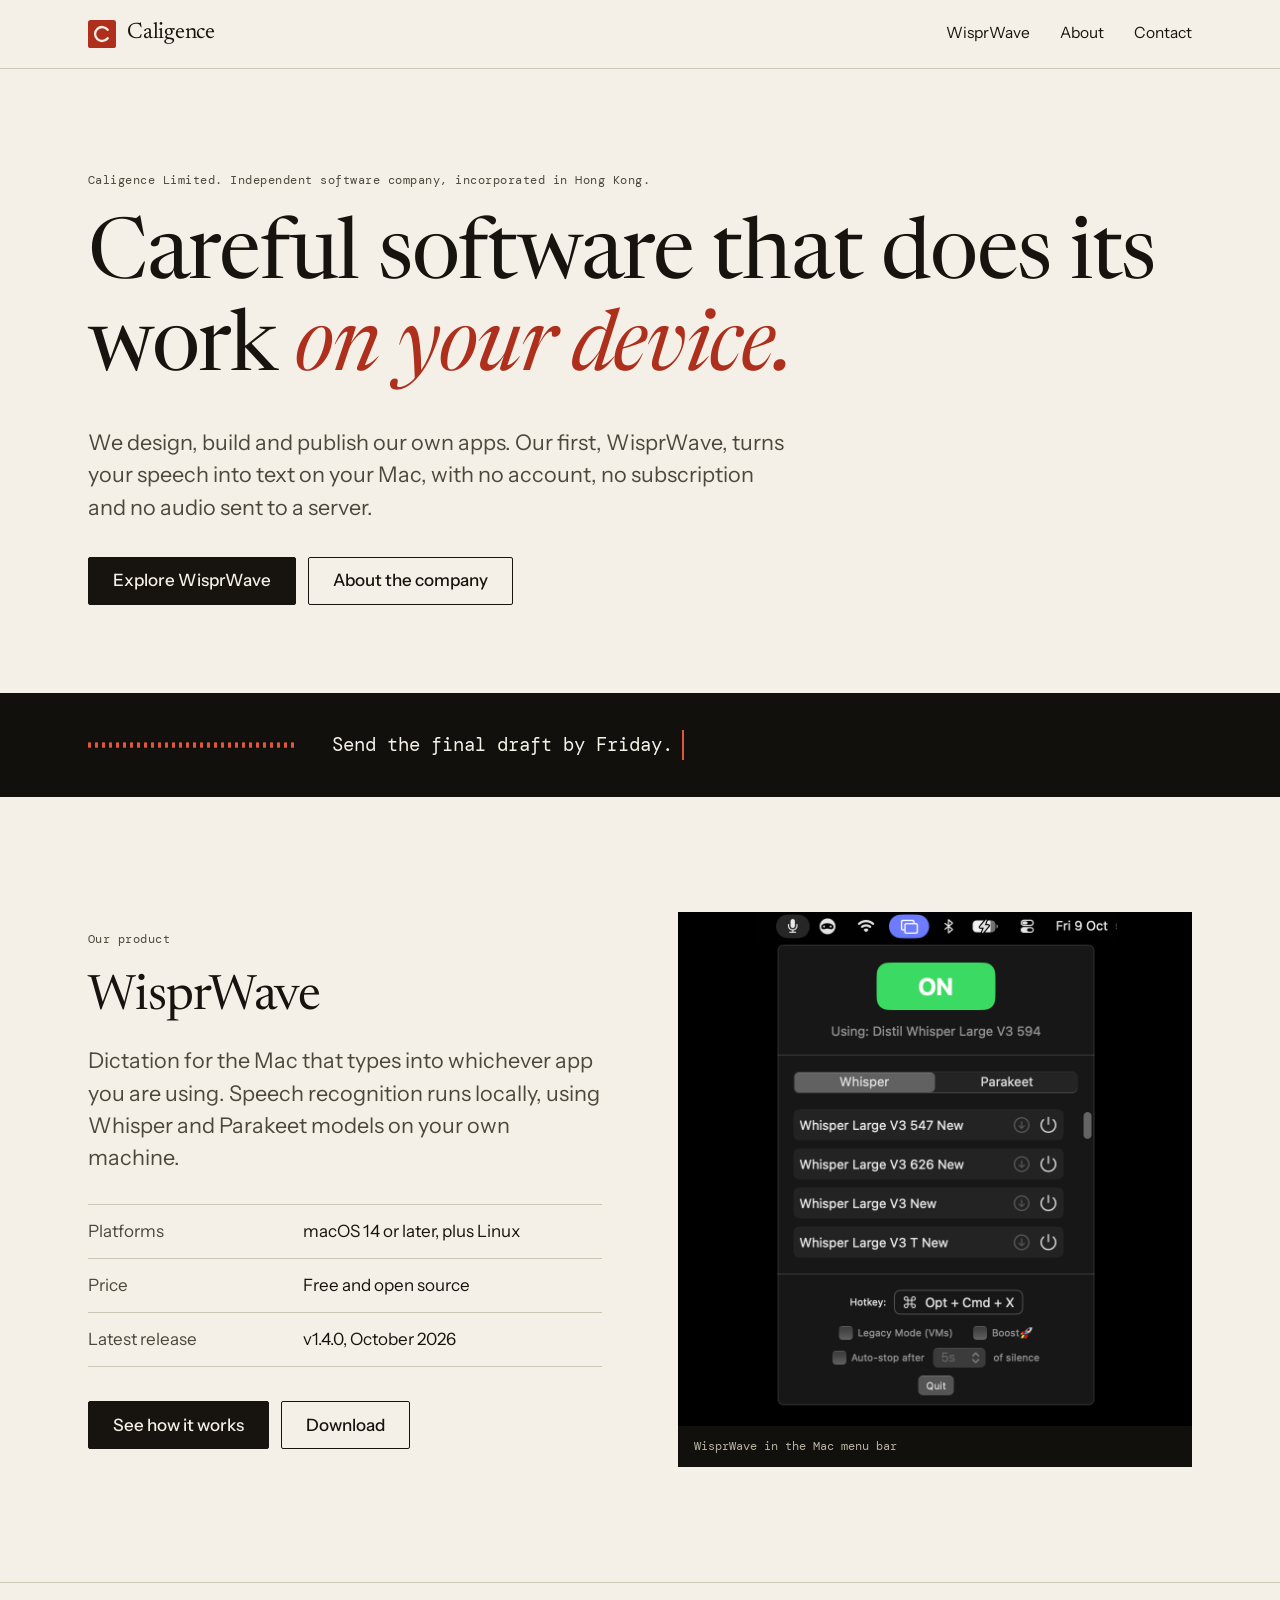
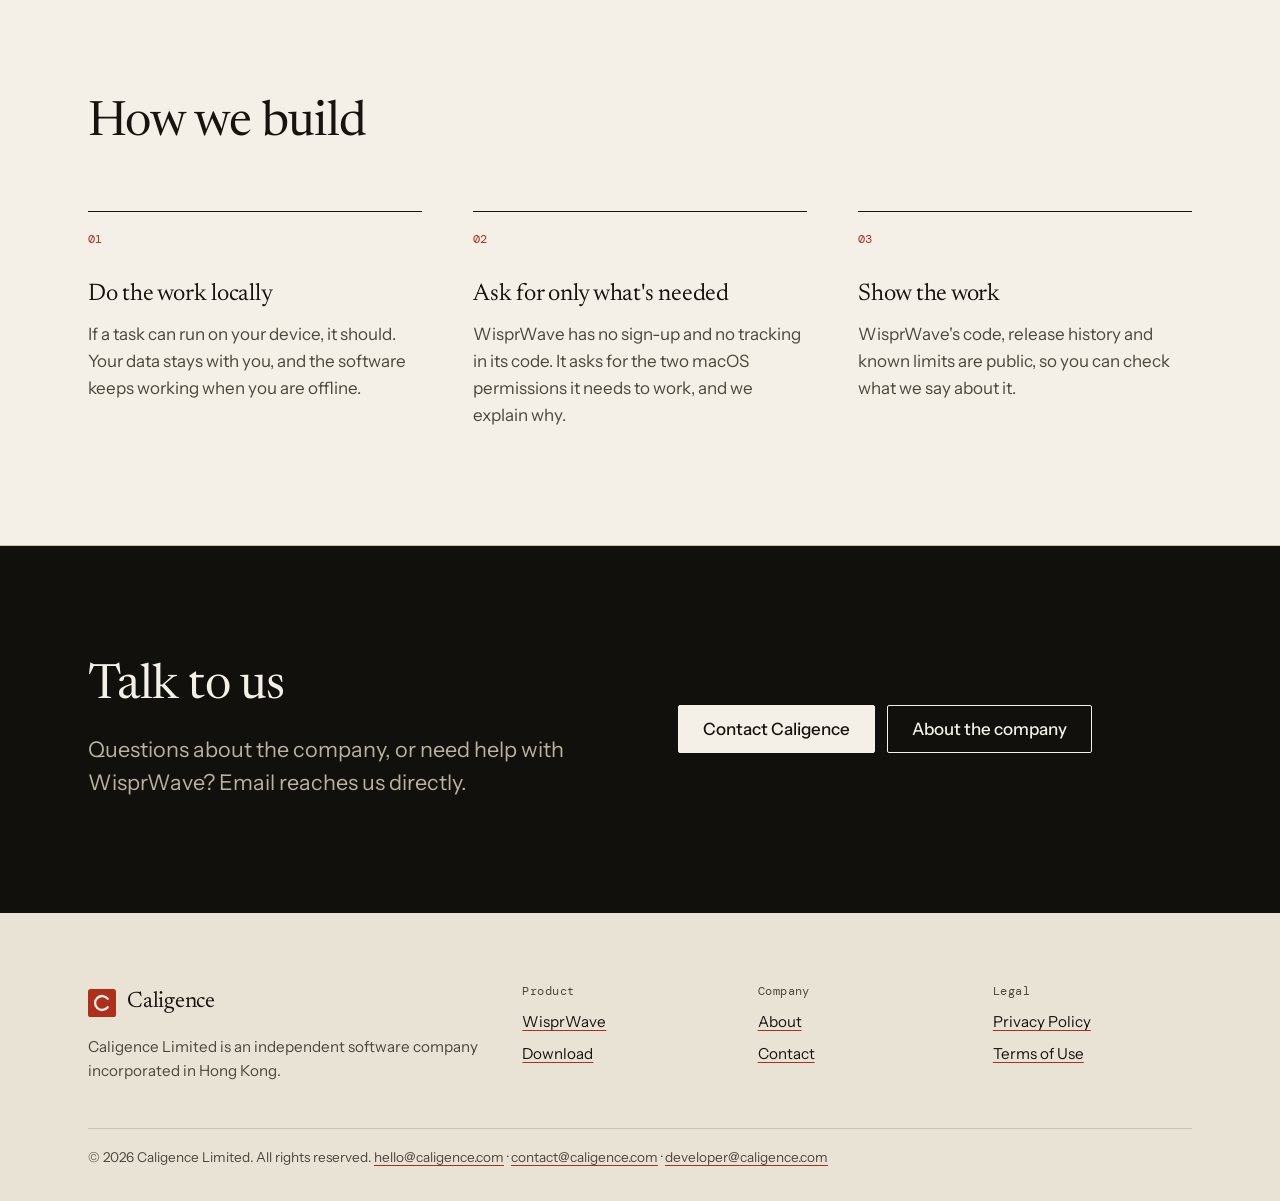
==== commit f8372f60: "Add hello@caligence.com to the website List the address on the Contact page, in the About page's com" ====
--- a/index.html
+++ b/index.html
@@ -146,7 +146,7 @@
                     </ul>
                 </div>
             </div>
-            <p class="footer-legal">&copy; 2026 Caligence Limited. All rights reserved. <a href="mailto:contact@caligence.com">contact@caligence.com</a> &middot; <a href="mailto:developer@caligence.com">developer@caligence.com</a></p>
+            <p class="footer-legal">&copy; 2026 Caligence Limited. All rights reserved. <a href="mailto:hello@caligence.com">hello@caligence.com</a> &middot; <a href="mailto:contact@caligence.com">contact@caligence.com</a> &middot; <a href="mailto:developer@caligence.com">developer@caligence.com</a></p>
         </div>
     </footer>
 
--- a/style.css
+++ b/style.css
@@ -668,7 +668,7 @@
 /* Contact */
 .contact-grid {
     display: grid;
-    grid-template-columns: repeat(2, minmax(0, 1fr));
+    grid-template-columns: repeat(3, minmax(0, 1fr));
     gap: 20px;
 }
 
@@ -686,7 +686,7 @@
     display: inline-block;
     margin-top: 12px;
     font-family: var(--font-display);
-    font-size: clamp(1.25rem, 2.4vw, 1.65rem);
+    font-size: clamp(1.15rem, 1.7vw, 1.35rem);
 }
 
 /* Long-form text */
@@ -770,7 +770,8 @@
         position: static;
     }
 
-    .columns {
+    .columns,
+    .contact-grid {
         grid-template-columns: minmax(0, 1fr);
     }
 
@@ -818,8 +819,7 @@
         color: var(--seal);
     }
 
-    .gallery,
-    .contact-grid {
+    .gallery {
         grid-template-columns: minmax(0, 1fr);
     }
 
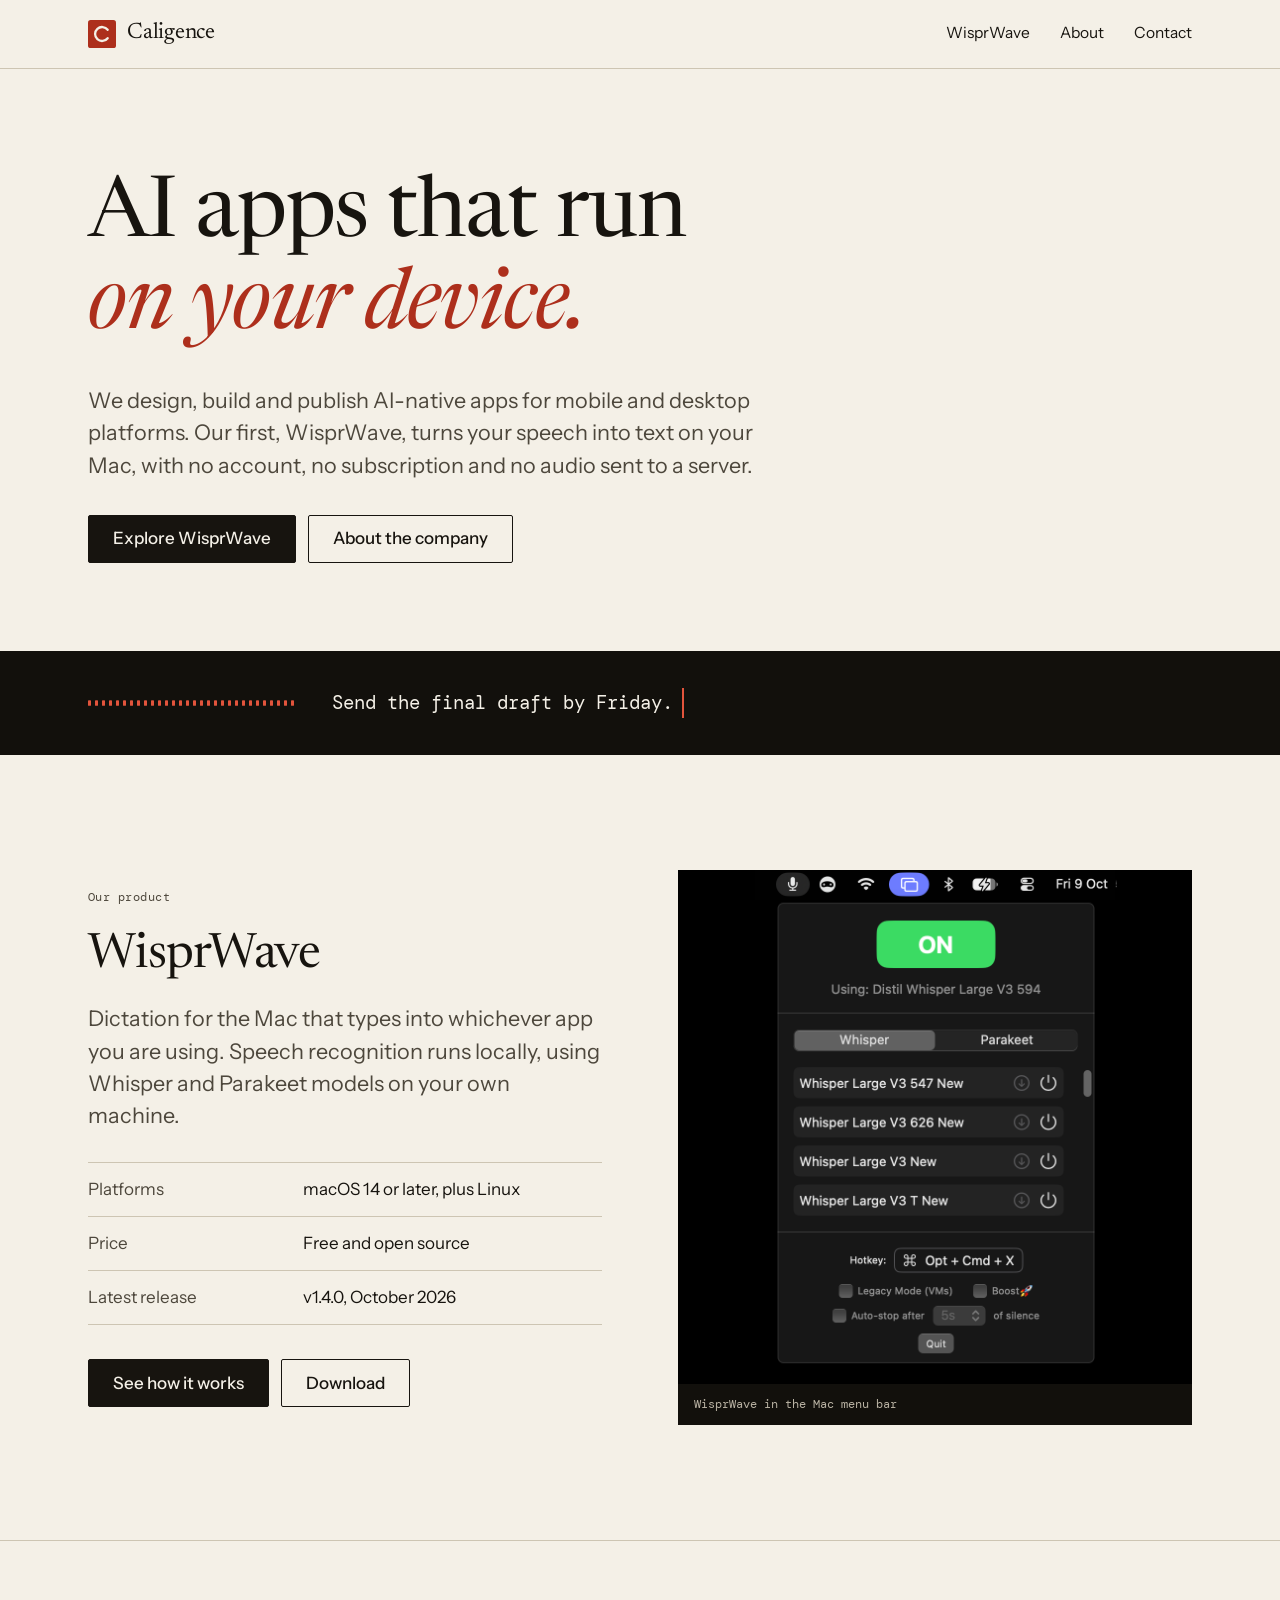
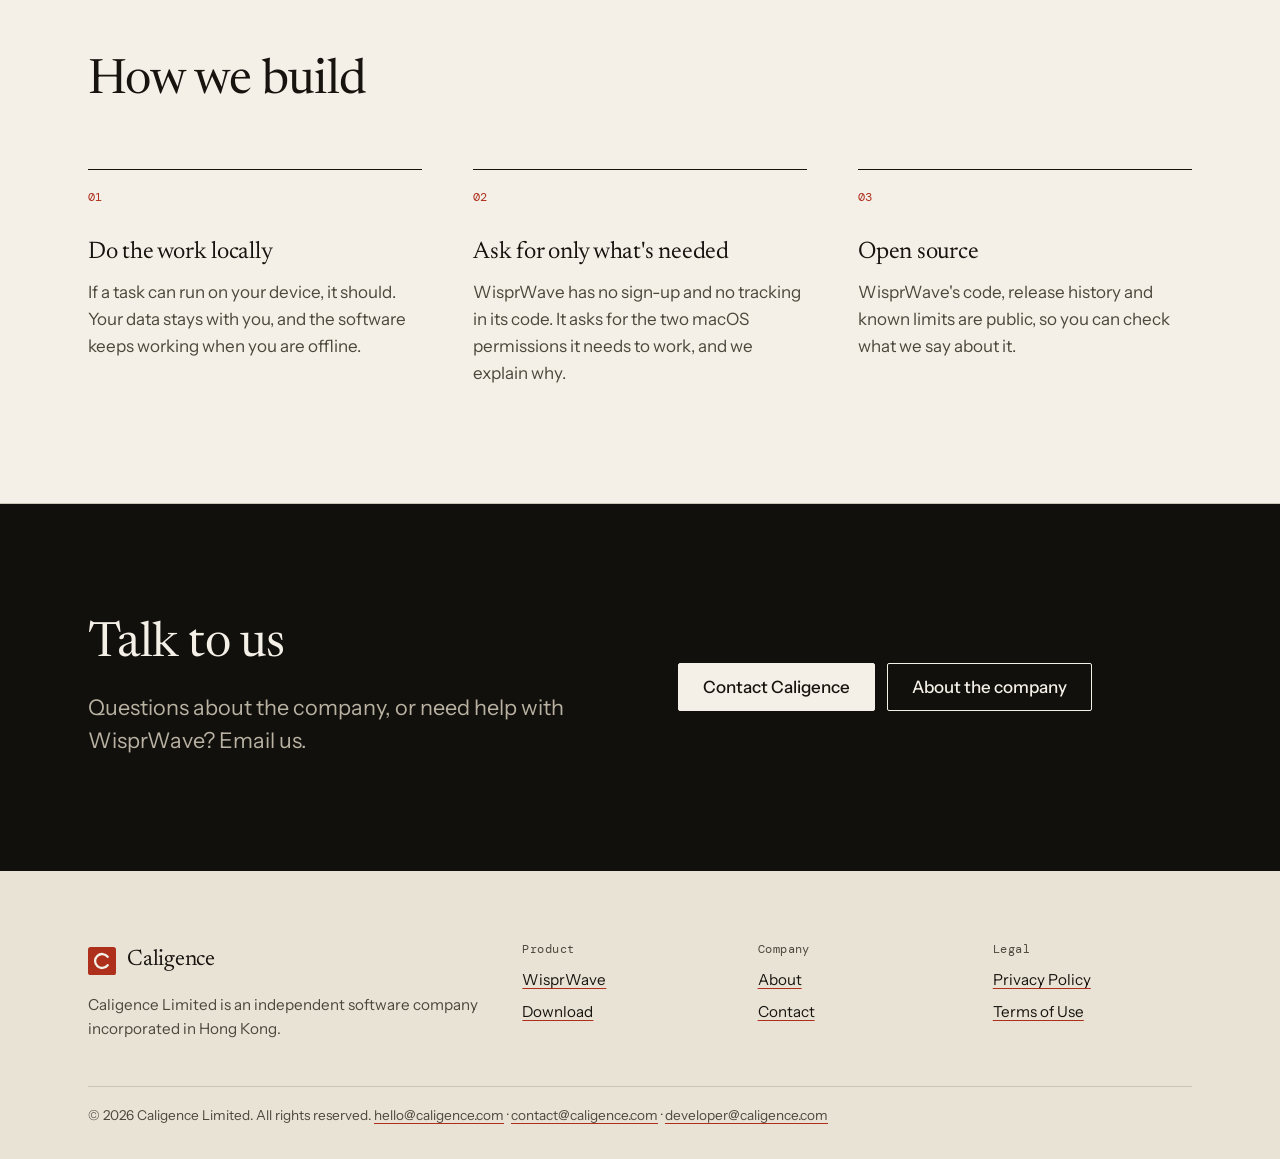
==== commit 22322233: "Simplify site copy and update WisprWave screenshot Replace stylized headlines and labels with plaine" ====
--- a/index.html
+++ b/index.html
@@ -4,10 +4,10 @@
 <head>
     <meta charset="UTF-8">
     <meta name="viewport" content="width=device-width, initial-scale=1">
-    <title>Caligence Limited | Careful software that works on your device</title>
+    <title>Caligence Limited | AI apps that run on your device</title>
     <meta name="description" content="Caligence Limited is an independent software company incorporated in Hong Kong and the maker of WisprWave, private on-device dictation for Mac.">
     <link rel="canonical" href="https://caligence.com/">
-    <meta property="og:title" content="Caligence Limited | Careful software that works on your device">
+    <meta property="og:title" content="Caligence Limited | AI apps that run on your device">
     <meta property="og:description" content="Caligence Limited is an independent software company incorporated in Hong Kong and the maker of WisprWave, private on-device dictation for Mac.">
     <meta property="og:type" content="website">
     <meta property="og:url" content="https://caligence.com/">
@@ -38,9 +38,8 @@
     <main id="main">
         <section class="hero">
             <div class="wrap">
-                <p class="eyebrow">Caligence Limited. Independent software company, incorporated in Hong Kong.</p>
-                <h1>Careful software that does its work <em>on your device.</em></h1>
-                <p class="lead">We design, build and publish our own apps. Our first, WisprWave, turns your speech into text on your Mac, with no account, no subscription and no audio sent to a server.</p>
+                <h1>AI apps that run <em>on your device.</em></h1>
+                <p class="lead">We design, build and publish AI-native apps for mobile and desktop platforms. Our first, WisprWave, turns your speech into text on your Mac, with no account, no subscription and no audio sent to a server.</p>
                 <div class="actions">
                     <a class="btn btn-solid" href="wisprwave/">Explore WisprWave</a>
                     <a class="btn btn-line" href="about/">About the company</a>
@@ -96,7 +95,7 @@
                     </div>
                     <div>
                         <span class="num">03</span>
-                        <h3>Show the work</h3>
+                        <h3>Open source</h3>
                         <p>WisprWave's code, release history and known limits are public, so you can check what we say about it.</p>
                     </div>
                 </div>
@@ -107,7 +106,7 @@
             <div class="wrap feature">
                 <div>
                     <h2>Talk to us</h2>
-                    <p class="lead" style="margin-top:20px">Questions about the company, or need help with WisprWave? Email reaches us directly.</p>
+                    <p class="lead" style="margin-top:20px">Questions about the company, or need help with WisprWave? Email us.</p>
                 </div>
                 <div class="actions" style="margin-top:0">
                     <a class="btn btn-solid" href="contact/">Contact Caligence</a>
--- a/style.css
+++ b/style.css
@@ -310,6 +310,10 @@
     max-width: 15em;
 }
 
+.hero h1 em {
+    white-space: nowrap;
+}
+
 .hero .lead {
     margin: 30px 0 0;
 }
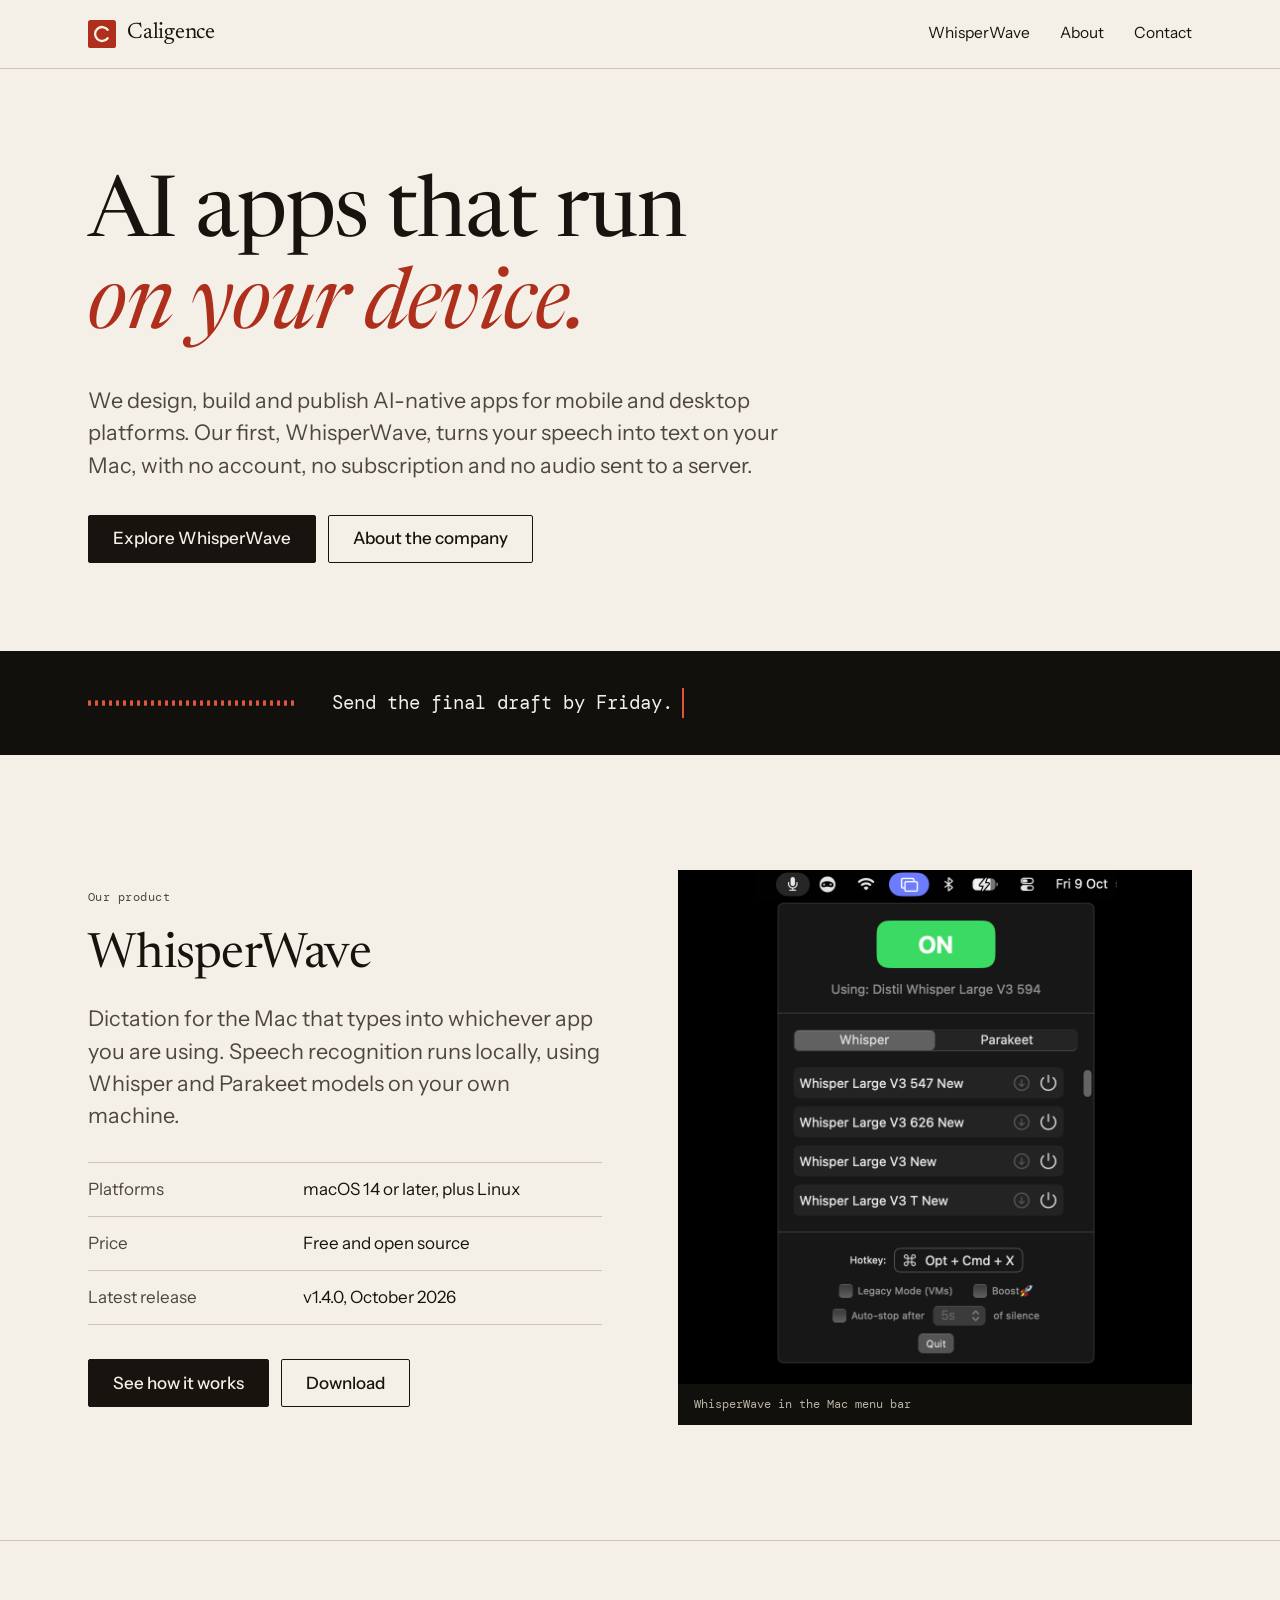
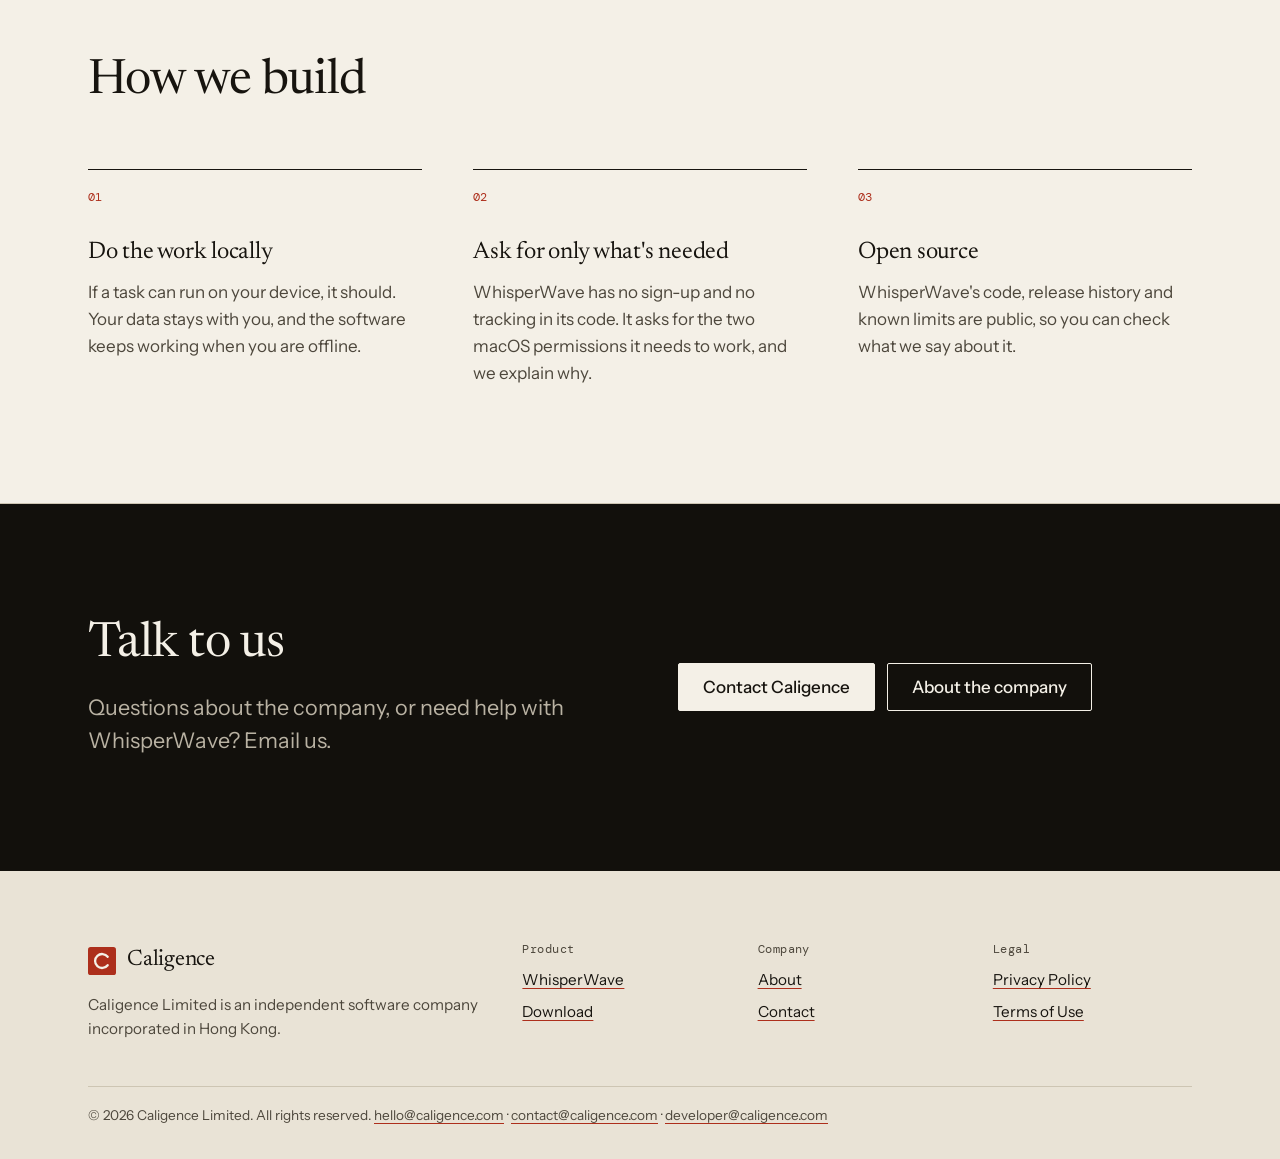
==== commit 193d9d1a: "Rename product from WisprWave to WhisperWave on the website Co-Authored-By: Claude Opus 5.5 <noreply" ====
--- a/index.html
+++ b/index.html
@@ -5,10 +5,10 @@
     <meta charset="UTF-8">
     <meta name="viewport" content="width=device-width, initial-scale=1">
     <title>Caligence Limited | AI apps that run on your device</title>
-    <meta name="description" content="Caligence Limited is an independent software company incorporated in Hong Kong and the maker of WisprWave, private on-device dictation for Mac.">
+    <meta name="description" content="Caligence Limited is an independent software company incorporated in Hong Kong and the maker of WhisperWave, private on-device dictation for Mac.">
     <link rel="canonical" href="https://caligence.com/">
     <meta property="og:title" content="Caligence Limited | AI apps that run on your device">
-    <meta property="og:description" content="Caligence Limited is an independent software company incorporated in Hong Kong and the maker of WisprWave, private on-device dictation for Mac.">
+    <meta property="og:description" content="Caligence Limited is an independent software company incorporated in Hong Kong and the maker of WhisperWave, private on-device dictation for Mac.">
     <meta property="og:type" content="website">
     <meta property="og:url" content="https://caligence.com/">
     <link rel="icon" href="favicon.svg" type="image/svg+xml">
@@ -28,7 +28,7 @@
                 <svg width="24" height="24" viewBox="0 0 24 24" fill="none" stroke="currentColor" stroke-width="1.6" aria-hidden="true"><path d="M3 8h18M3 16h18"/></svg>
             </button>
             <nav class="site-nav" id="site-nav" aria-label="Main">
-                <a href="wisprwave/">WisprWave</a>
+                <a href="wisprwave/">WhisperWave</a>
                 <a href="about/">About</a>
                 <a href="contact/">Contact</a>
             </nav>
@@ -39,9 +39,9 @@
         <section class="hero">
             <div class="wrap">
                 <h1>AI apps that run <em>on your device.</em></h1>
-                <p class="lead">We design, build and publish AI-native apps for mobile and desktop platforms. Our first, WisprWave, turns your speech into text on your Mac, with no account, no subscription and no audio sent to a server.</p>
+                <p class="lead">We design, build and publish AI-native apps for mobile and desktop platforms. Our first, WhisperWave, turns your speech into text on your Mac, with no account, no subscription and no audio sent to a server.</p>
                 <div class="actions">
-                    <a class="btn btn-solid" href="wisprwave/">Explore WisprWave</a>
+                    <a class="btn btn-solid" href="wisprwave/">Explore WhisperWave</a>
                     <a class="btn btn-line" href="about/">About the company</a>
                 </div>
             </div>
@@ -58,7 +58,7 @@
             <div class="wrap feature">
                 <div>
                     <p class="eyebrow">Our product</p>
-                    <h2>WisprWave</h2>
+                    <h2>WhisperWave</h2>
                     <p class="lead" style="margin-top:20px">Dictation for the Mac that types into whichever app you are using. Speech recognition runs locally, using Whisper and Parakeet models on your own machine.</p>
                     <dl class="facts">
                         <div><dt>Platforms</dt><dd>macOS 14 or later, plus Linux</dd></div>
@@ -71,8 +71,8 @@
                     </div>
                 </div>
                 <figure class="shot">
-                    <img src="wisprwave/assets/menu-ss.png" width="1038" height="1038" loading="lazy" alt="The WisprWave menu bar panel, with an on and off switch, Whisper and Parakeet engine tabs, a model list, hotkey setting and mode options.">
-                    <figcaption>WisprWave in the Mac menu bar</figcaption>
+                    <img src="wisprwave/assets/menu-ss.png" width="1038" height="1038" loading="lazy" alt="The WhisperWave menu bar panel, with an on and off switch, Whisper and Parakeet engine tabs, a model list, hotkey setting and mode options.">
+                    <figcaption>WhisperWave in the Mac menu bar</figcaption>
                 </figure>
             </div>
         </section>
@@ -91,12 +91,12 @@
                     <div>
                         <span class="num">02</span>
                         <h3>Ask for only what's needed</h3>
-                        <p>WisprWave has no sign-up and no tracking in its code. It asks for the two macOS permissions it needs to work, and we explain why.</p>
+                        <p>WhisperWave has no sign-up and no tracking in its code. It asks for the two macOS permissions it needs to work, and we explain why.</p>
                     </div>
                     <div>
                         <span class="num">03</span>
                         <h3>Open source</h3>
-                        <p>WisprWave's code, release history and known limits are public, so you can check what we say about it.</p>
+                        <p>WhisperWave's code, release history and known limits are public, so you can check what we say about it.</p>
                     </div>
                 </div>
             </div>
@@ -106,7 +106,7 @@
             <div class="wrap feature">
                 <div>
                     <h2>Talk to us</h2>
-                    <p class="lead" style="margin-top:20px">Questions about the company, or need help with WisprWave? Email us.</p>
+                    <p class="lead" style="margin-top:20px">Questions about the company, or need help with WhisperWave? Email us.</p>
                 </div>
                 <div class="actions" style="margin-top:0">
                     <a class="btn btn-solid" href="contact/">Contact Caligence</a>
@@ -126,7 +126,7 @@
                 <div>
                     <h2>Product</h2>
                     <ul>
-                        <li><a href="wisprwave/">WisprWave</a></li>
+                        <li><a href="wisprwave/">WhisperWave</a></li>
                         <li><a href="https://github.com/panks/wispr-wave/releases/latest">Download</a></li>
                     </ul>
                 </div>
--- a/style.css
+++ b/style.css
@@ -1,4 +1,4 @@
-/* Caligence Limited: shared styles for every page, including WisprWave. */
+/* Caligence Limited: shared styles for every page, including WhisperWave. */
 :root {
     color-scheme: light;
     --paper: #f4f0e7;
